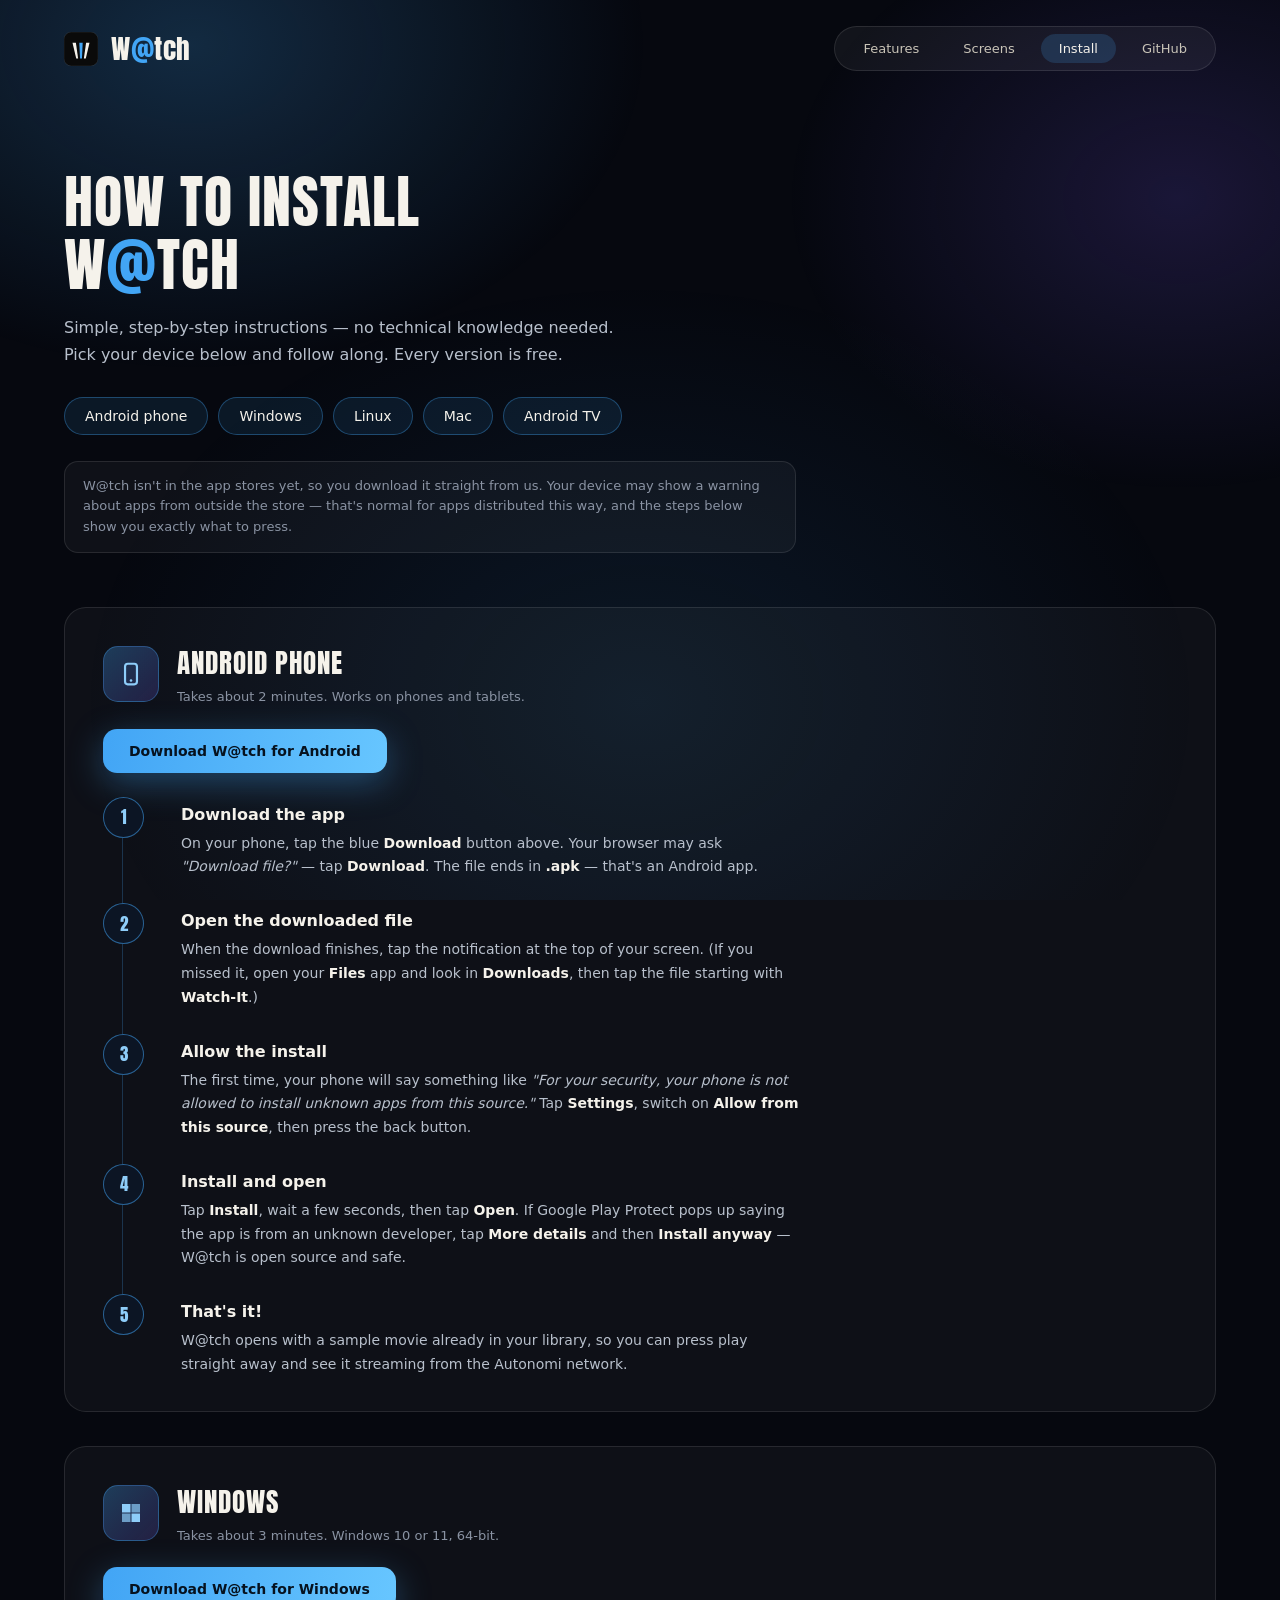
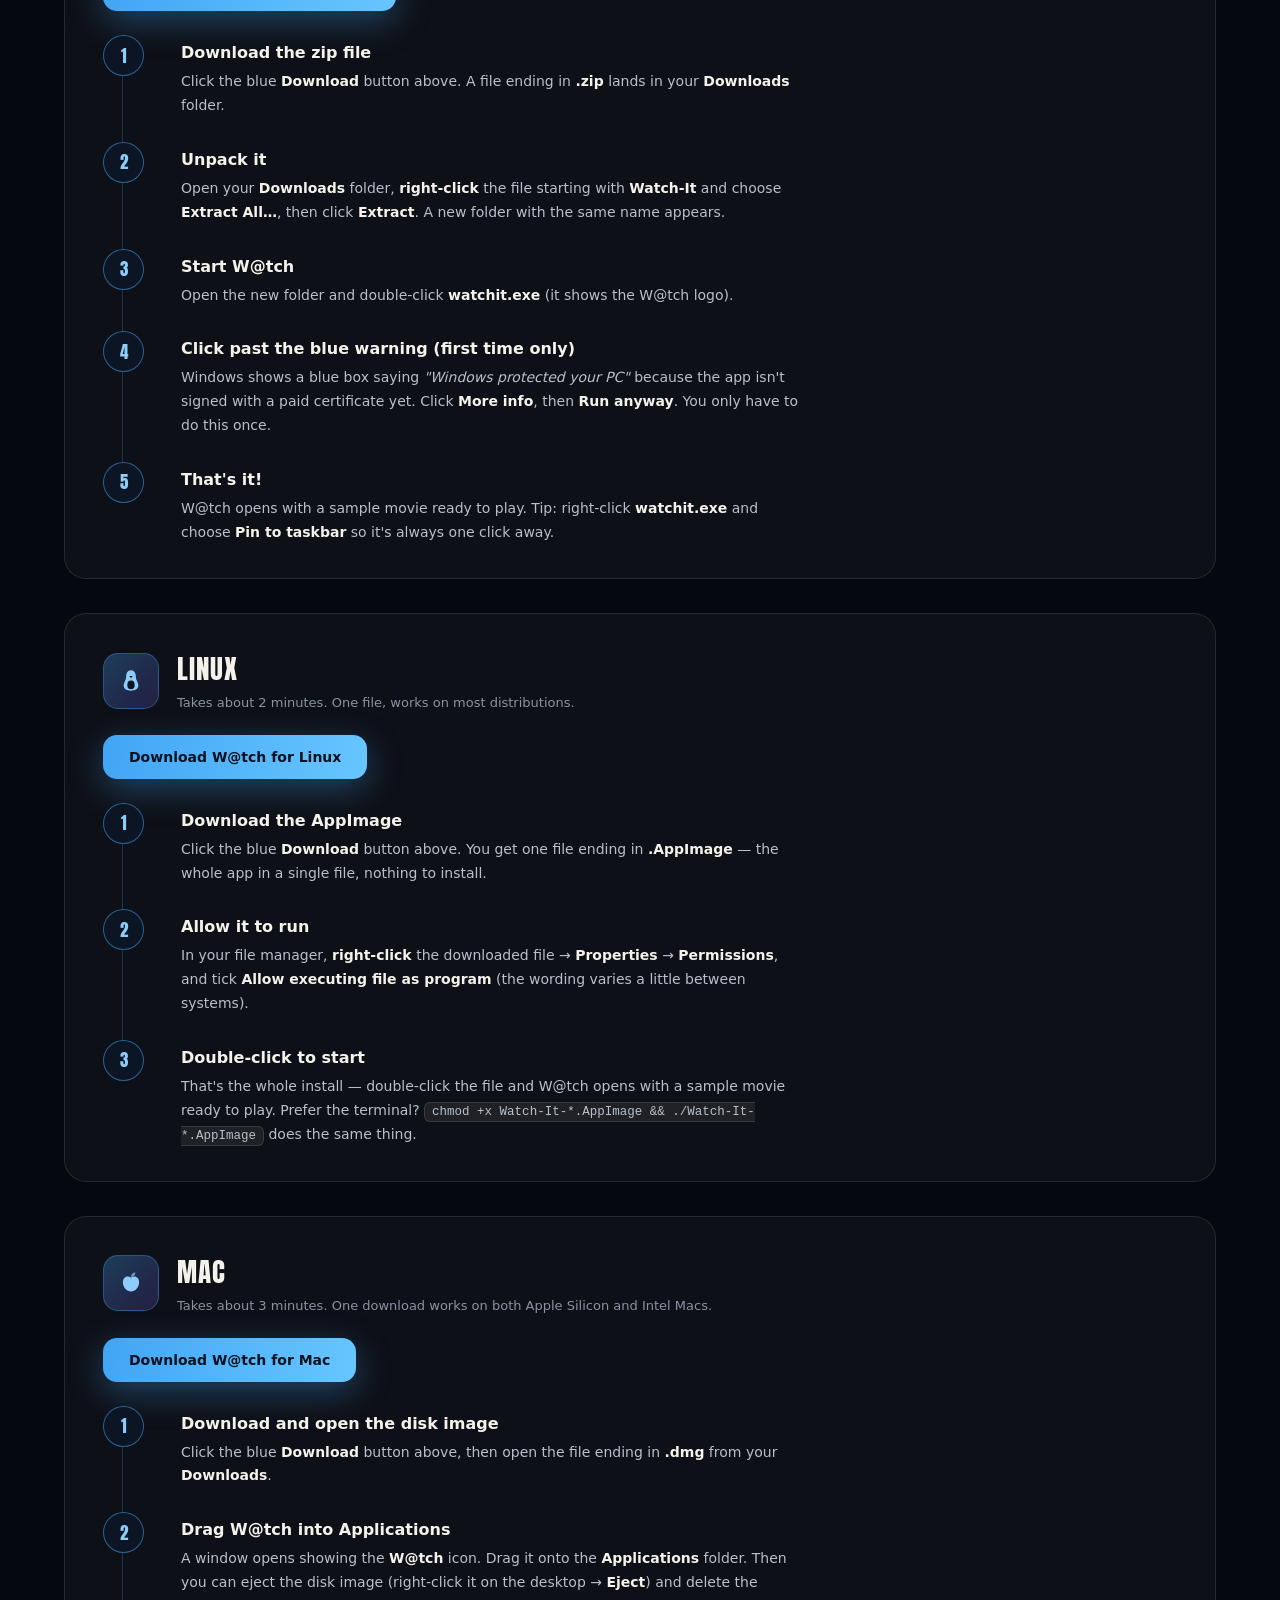
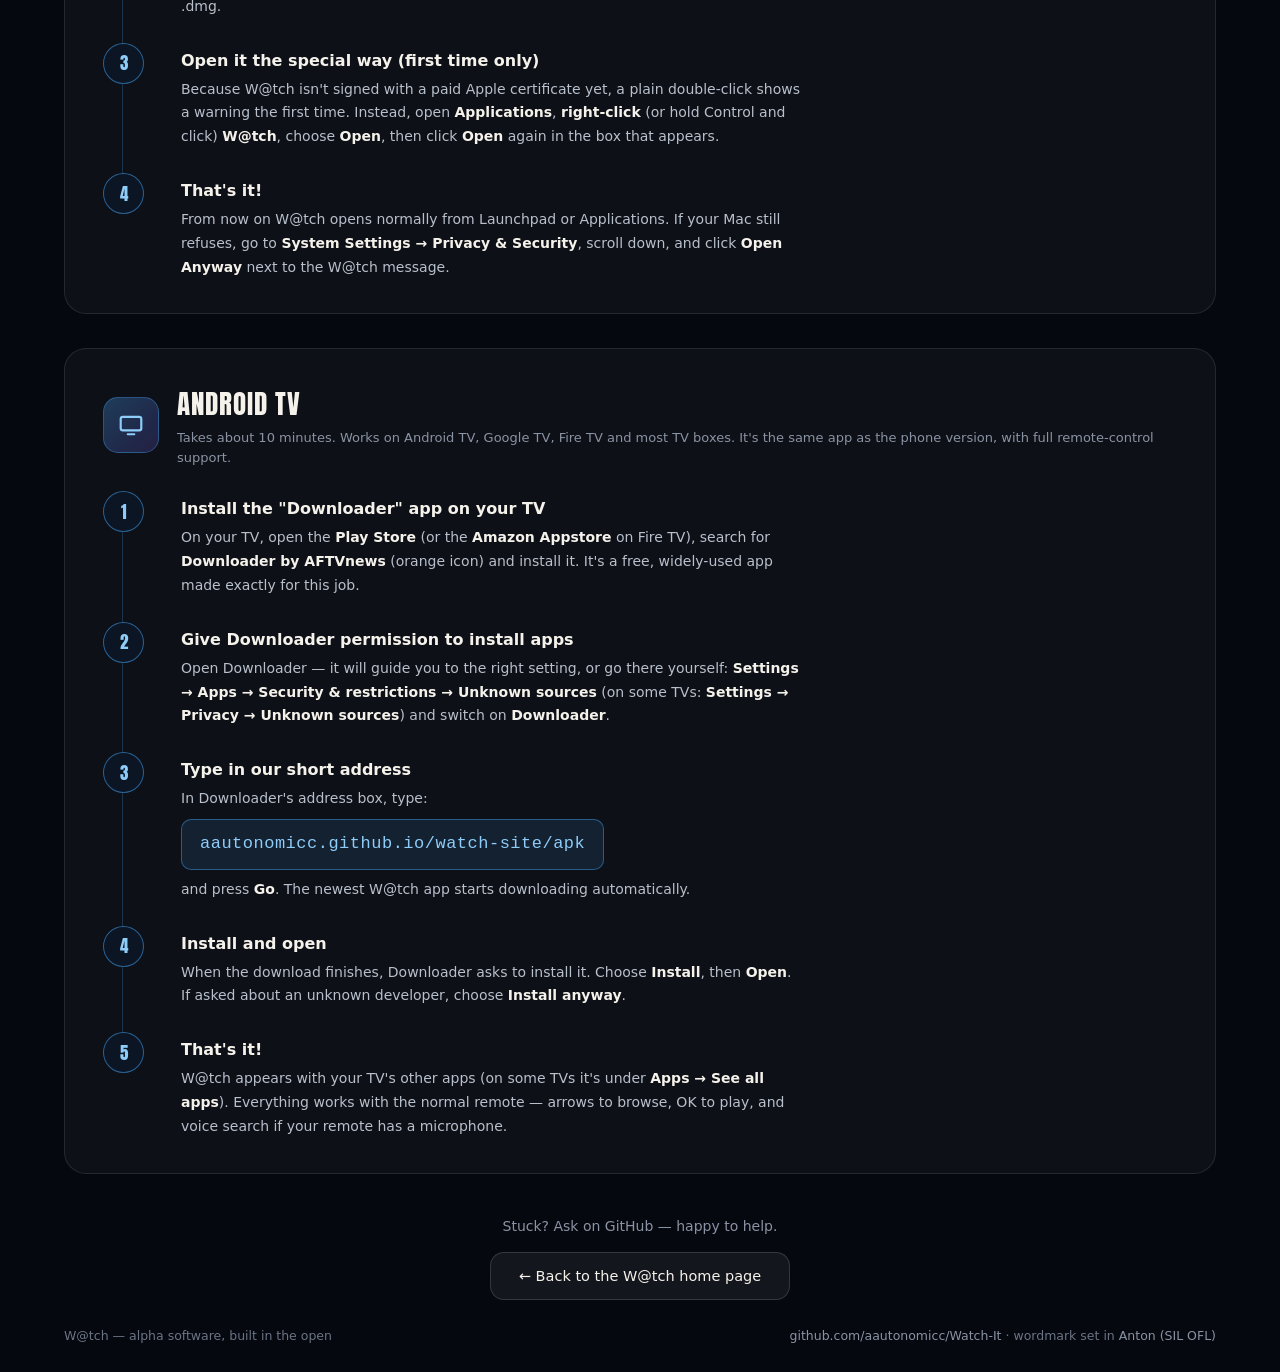
==== install.html @ b4358353 "Add step-by-step install guide + /apk short-URL for TV sideloading install.html walks non-technical " ====
<!DOCTYPE html>
<html lang="en">
<head>
<meta charset="utf-8">
<meta name="viewport" content="width=device-width, initial-scale=1">
<title>How to install W@tch — step-by-step guide</title>
<meta name="description" content="Plain-English, step-by-step instructions for installing W@tch on an Android phone, Windows, Linux, Mac or Android TV. No technical knowledge needed.">
<link rel="icon" href="assets/icon.svg" type="image/svg+xml">
<meta property="og:title" content="How to install W@tch">
<meta property="og:description" content="Simple step-by-step install guide for Android, Windows, Linux, Mac and Android TV.">
<meta property="og:image" content="https://aautonomicc.github.io/watch-site/assets/social-preview.png">
<meta property="og:url" content="https://aautonomicc.github.io/watch-site/install.html">
<meta property="og:type" content="website">
<link rel="stylesheet" href="style.css">
</head>
<body>
<div class="bgfx"></div>
<div class="page">

<nav>
  <a class="lockup" href="index.html" aria-label="W@tch home">
    <svg width="34" height="34" viewBox="0 0 512 512" aria-hidden="true"><rect width="512" height="512" rx="110" fill="#0a0a0a" stroke="rgba(255,255,255,0.16)" stroke-width="8"/><path d="M 128 160 L 179.2 160 L 212.8 400 L 184 400 Z" fill="#f5f2eb"/><path d="M 230.4 160 L 281.6 160 L 270.4 400 L 241.6 400 Z" fill="#42a5f5"/><path d="M 332.8 160 L 384 160 L 328 400 L 299.2 400 Z" fill="#f5f2eb"/></svg>
    <div class="wordmark">W<span class="accent">@</span>tch</div>
  </a>
  <div class="navpill">
    <a href="index.html#features">Features</a>
    <a href="index.html#screens">Screens</a>
    <a href="install.html" class="navcurrent">Install</a>
    <a href="https://github.com/aautonomicc/Watch-It">GitHub</a>
  </div>
</nav>

<header class="guidehero">
  <h1>How to install<br>W<span class="accent">@</span>tch</h1>
  <p class="sub">Simple, step-by-step instructions — no technical knowledge needed. Pick your device below and follow along. Every version is free.</p>
  <div class="platjump">
    <a href="#android">Android phone</a>
    <a href="#windows">Windows</a>
    <a href="#linux">Linux</a>
    <a href="#mac">Mac</a>
    <a href="#tv">Android TV</a>
  </div>
  <p class="guidenote">W@tch isn't in the app stores yet, so you download it straight from us. Your device may show a warning about apps from outside the store — that's normal for apps distributed this way, and the steps below show you exactly what to press.</p>
</header>

<!-- ============ ANDROID PHONE ============ -->
<section class="platform" id="android">
  <div class="plathead"><div class="platicon"><svg width="26" height="26" viewBox="0 0 24 24" aria-hidden="true"><rect x="6.5" y="2.5" width="11" height="19" rx="2.5" fill="none" stroke="#8ecdf9" stroke-width="2"/><circle cx="12" cy="18" r="1.2" fill="#8ecdf9"/></svg></div><div><h2>Android phone</h2><p>Takes about 2 minutes. Works on phones and tablets.</p></div></div>
  <a class="btn-primary platdl" id="dl-android" href="https://github.com/aautonomicc/Watch-It/releases/latest">Download W@tch for Android</a>
  <ol class="steps">
    <li>
      <h3>Download the app</h3>
      <p>On your phone, tap the blue <b>Download</b> button above. Your browser may ask <i>"Download file?"</i> — tap <b>Download</b>. The file ends in <b>.apk</b> — that's an Android app.</p>
    </li>
    <li>
      <h3>Open the downloaded file</h3>
      <p>When the download finishes, tap the notification at the top of your screen. (If you missed it, open your <b>Files</b> app and look in <b>Downloads</b>, then tap the file starting with <b>Watch-It</b>.)</p>
      <figure class="stepshot"><img src="assets/install/android-1-notification.png" alt="Android download-complete notification for the Watch-It apk file" loading="lazy" width="1080" height="600" onload="this.closest('figure').style.display='block'"><figcaption>Tap the download notification</figcaption></figure>
    </li>
    <li>
      <h3>Allow the install</h3>
      <p>The first time, your phone will say something like <i>"For your security, your phone is not allowed to install unknown apps from this source."</i> Tap <b>Settings</b>, switch on <b>Allow from this source</b>, then press the back button.</p>
      <figure class="stepshot"><img src="assets/install/android-2-allow-source.png" alt="Android settings screen with the Allow from this source switch turned on" loading="lazy" width="1080" height="600" onload="this.closest('figure').style.display='block'"><figcaption>Switch on “Allow from this source”, then go back</figcaption></figure>
    </li>
    <li>
      <h3>Install and open</h3>
      <p>Tap <b>Install</b>, wait a few seconds, then tap <b>Open</b>. If Google Play Protect pops up saying the app is from an unknown developer, tap <b>More details</b> and then <b>Install anyway</b> — W@tch is open source and safe.</p>
      <figure class="stepshot"><img src="assets/install/android-3-install.png" alt="Android install dialog for W@tch with the Install button highlighted" loading="lazy" width="1080" height="600" onload="this.closest('figure').style.display='block'"><figcaption>Tap Install, then Open</figcaption></figure>
    </li>
    <li>
      <h3>That's it!</h3>
      <p>W@tch opens with a sample movie already in your library, so you can press play straight away and see it streaming from the Autonomi network.</p>
      <figure class="stepshot"><img src="assets/install/android-4-home.png" alt="W@tch home screen on an Android phone showing the starter library" loading="lazy" width="1080" height="600" onload="this.closest('figure').style.display='block'"><figcaption>W@tch running on Android</figcaption></figure>
    </li>
  </ol>
</section>

<!-- ============ WINDOWS ============ -->
<section class="platform" id="windows">
  <div class="plathead"><div class="platicon"><svg width="24" height="24" viewBox="0 0 24 24" aria-hidden="true"><rect x="3" y="3" width="8.5" height="8.5" fill="#8ecdf9"/><rect x="12.5" y="3" width="8.5" height="8.5" fill="#8ecdf9" opacity="0.7"/><rect x="3" y="12.5" width="8.5" height="8.5" fill="#8ecdf9" opacity="0.7"/><rect x="12.5" y="12.5" width="8.5" height="8.5" fill="#8ecdf9"/></svg></div><div><h2>Windows</h2><p>Takes about 3 minutes. Windows 10 or 11, 64-bit.</p></div></div>
  <a class="btn-primary platdl" id="dl-windows" href="https://github.com/aautonomicc/Watch-It/releases/latest">Download W@tch for Windows</a>
  <ol class="steps">
    <li>
      <h3>Download the zip file</h3>
      <p>Click the blue <b>Download</b> button above. A file ending in <b>.zip</b> lands in your <b>Downloads</b> folder.</p>
    </li>
    <li>
      <h3>Unpack it</h3>
      <p>Open your <b>Downloads</b> folder, <b>right-click</b> the file starting with <b>Watch-It</b> and choose <b>Extract All…</b>, then click <b>Extract</b>. A new folder with the same name appears.</p>
      <figure class="stepshot"><img src="assets/install/windows-1-extract.png" alt="Windows Explorer right-click menu with Extract All highlighted" loading="lazy" width="1200" height="700" onload="this.closest('figure').style.display='block'"><figcaption>Right-click the zip → Extract All…</figcaption></figure>
    </li>
    <li>
      <h3>Start W@tch</h3>
      <p>Open the new folder and double-click <b>watchit.exe</b> (it shows the W@tch logo).</p>
    </li>
    <li>
      <h3>Click past the blue warning (first time only)</h3>
      <p>Windows shows a blue box saying <i>"Windows protected your PC"</i> because the app isn't signed with a paid certificate yet. Click <b>More info</b>, then <b>Run anyway</b>. You only have to do this once.</p>
      <figure class="stepshot"><img src="assets/install/windows-2-smartscreen.png" alt="Windows SmartScreen dialog with More info and Run anyway highlighted" loading="lazy" width="1200" height="700" onload="this.closest('figure').style.display='block'"><figcaption>More info → Run anyway</figcaption></figure>
    </li>
    <li>
      <h3>That's it!</h3>
      <p>W@tch opens with a sample movie ready to play. Tip: right-click <b>watchit.exe</b> and choose <b>Pin to taskbar</b> so it's always one click away.</p>
      <figure class="stepshot"><img src="assets/install/windows-3-app.png" alt="W@tch home screen running on Windows" loading="lazy" width="1200" height="700" onload="this.closest('figure').style.display='block'"><figcaption>W@tch running on Windows</figcaption></figure>
    </li>
  </ol>
</section>

<!-- ============ LINUX ============ -->
<section class="platform" id="linux">
  <div class="plathead"><div class="platicon"><svg width="26" height="26" viewBox="0 0 24 24" aria-hidden="true"><path d="M12 2 C8.8 2 7.5 4.8 7.5 8.2 c0 2.8-2.3 4.8-2.3 7.8 c0 3.4 3 4.9 6.8 4.9 s6.8-1.5 6.8-4.9 c0-3-2.3-5-2.3-7.8 C16.5 4.8 15.2 2 12 2 Z" fill="#8ecdf9"/><ellipse cx="12" cy="15.6" rx="3.4" ry="4" fill="#0c1524"/><path d="M10.4 7.4 L13.6 7.4 L12 9.4 Z" fill="#0c1524"/></svg></div><div><h2>Linux</h2><p>Takes about 2 minutes. One file, works on most distributions.</p></div></div>
  <a class="btn-primary platdl" id="dl-linux" href="https://github.com/aautonomicc/Watch-It/releases/latest">Download W@tch for Linux</a>
  <ol class="steps">
    <li>
      <h3>Download the AppImage</h3>
      <p>Click the blue <b>Download</b> button above. You get one file ending in <b>.AppImage</b> — the whole app in a single file, nothing to install.</p>
    </li>
    <li>
      <h3>Allow it to run</h3>
      <p>In your file manager, <b>right-click</b> the downloaded file → <b>Properties</b> → <b>Permissions</b>, and tick <b>Allow executing file as program</b> (the wording varies a little between systems).</p>
      <figure class="stepshot"><img src="assets/install/linux-1-permissions.png" alt="File manager properties dialog with the execute permission checkbox ticked" loading="lazy" width="1200" height="700" onload="this.closest('figure').style.display='block'"><figcaption>Tick “Allow executing file as program”</figcaption></figure>
    </li>
    <li>
      <h3>Double-click to start</h3>
      <p>That's the whole install — double-click the file and W@tch opens with a sample movie ready to play. Prefer the terminal? <code>chmod +x Watch-It-*.AppImage && ./Watch-It-*.AppImage</code> does the same thing.</p>
      <figure class="stepshot"><img src="assets/install/linux-2-app.png" alt="W@tch home screen running on Linux" loading="lazy" width="1200" height="700" onload="this.closest('figure').style.display='block'"><figcaption>W@tch running on Linux</figcaption></figure>
    </li>
  </ol>
</section>

<!-- ============ MAC ============ -->
<section class="platform" id="mac">
  <div class="plathead"><div class="platicon"><svg width="26" height="26" viewBox="0 0 24 24" aria-hidden="true"><path d="M12 7 C8.5 4.5 4.5 6.7 4.5 11.2 c0 4.6 3.6 8.6 7.5 8.6 s7.5-4 7.5-8.6 C19.5 6.7 15.5 4.5 12 7 Z" fill="#8ecdf9"/><path d="M12 6.4 C12 3.8 13.9 2.2 16 2.2 C16 4.8 14.1 6.4 12 6.4 Z" fill="#8ecdf9" opacity="0.7"/></svg></div><div><h2>Mac</h2><p>Takes about 3 minutes. One download works on both Apple Silicon and Intel Macs.</p></div></div>
  <a class="btn-primary platdl" id="dl-macos" href="https://github.com/aautonomicc/Watch-It/releases/latest">Download W@tch for Mac</a>
  <ol class="steps">
    <li>
      <h3>Download and open the disk image</h3>
      <p>Click the blue <b>Download</b> button above, then open the file ending in <b>.dmg</b> from your <b>Downloads</b>.</p>
    </li>
    <li>
      <h3>Drag W@tch into Applications</h3>
      <p>A window opens showing the <b>W@tch</b> icon. Drag it onto the <b>Applications</b> folder. Then you can eject the disk image (right-click it on the desktop → <b>Eject</b>) and delete the .dmg.</p>
      <figure class="stepshot"><img src="assets/install/mac-1-drag.png" alt="macOS disk image window with the W@tch app being dragged to the Applications folder" loading="lazy" width="1200" height="700" onload="this.closest('figure').style.display='block'"><figcaption>Drag W@tch to Applications</figcaption></figure>
    </li>
    <li>
      <h3>Open it the special way (first time only)</h3>
      <p>Because W@tch isn't signed with a paid Apple certificate yet, a plain double-click shows a warning the first time. Instead, open <b>Applications</b>, <b>right-click</b> (or hold Control and click) <b>W@tch</b>, choose <b>Open</b>, then click <b>Open</b> again in the box that appears.</p>
      <figure class="stepshot"><img src="assets/install/mac-2-open.png" alt="macOS right-click menu on the W@tch app with Open highlighted, and the confirmation dialog" loading="lazy" width="1200" height="700" onload="this.closest('figure').style.display='block'"><figcaption>Right-click → Open → Open</figcaption></figure>
    </li>
    <li>
      <h3>That's it!</h3>
      <p>From now on W@tch opens normally from Launchpad or Applications. If your Mac still refuses, go to <b>System Settings → Privacy &amp; Security</b>, scroll down, and click <b>Open Anyway</b> next to the W@tch message.</p>
    </li>
  </ol>
</section>

<!-- ============ ANDROID TV ============ -->
<section class="platform" id="tv">
  <div class="plathead"><div class="platicon"><svg width="26" height="26" viewBox="0 0 24 24" aria-hidden="true"><rect x="2.5" y="4.5" width="19" height="12.5" rx="2" fill="none" stroke="#8ecdf9" stroke-width="2"/><rect x="8" y="19.5" width="8" height="2" rx="1" fill="#8ecdf9"/></svg></div><div><h2>Android TV</h2><p>Takes about 10 minutes. Works on Android TV, Google TV, Fire TV and most TV boxes. It's the same app as the phone version, with full remote-control support.</p></div></div>
  <ol class="steps">
    <li>
      <h3>Install the "Downloader" app on your TV</h3>
      <p>On your TV, open the <b>Play Store</b> (or the <b>Amazon Appstore</b> on Fire TV), search for <b>Downloader by AFTVnews</b> (orange icon) and install it. It's a free, widely-used app made exactly for this job.</p>
      <figure class="stepshot"><img src="assets/install/tv-1-downloader.png" alt="Android TV Play Store page for the Downloader app by AFTVnews" loading="lazy" width="1280" height="720" onload="this.closest('figure').style.display='block'"><figcaption>Install Downloader from your TV's app store</figcaption></figure>
    </li>
    <li>
      <h3>Give Downloader permission to install apps</h3>
      <p>Open Downloader — it will guide you to the right setting, or go there yourself: <b>Settings → Apps → Security &amp; restrictions → Unknown sources</b> (on some TVs: <b>Settings → Privacy → Unknown sources</b>) and switch on <b>Downloader</b>.</p>
      <figure class="stepshot"><img src="assets/install/tv-2-unknown-sources.png" alt="Android TV unknown sources setting with Downloader switched on" loading="lazy" width="1280" height="720" onload="this.closest('figure').style.display='block'"><figcaption>Allow Downloader to install apps</figcaption></figure>
    </li>
    <li>
      <h3>Type in our short address</h3>
      <p>In Downloader's address box, type:</p>
      <p class="tvurl">aautonomicc.github.io/watch-site/apk</p>
      <p>and press <b>Go</b>. The newest W@tch app starts downloading automatically.</p>
      <figure class="stepshot"><img src="assets/install/tv-3-url.png" alt="Downloader app on Android TV with the short W@tch address typed into the address box" loading="lazy" width="1280" height="720" onload="this.closest('figure').style.display='block'"><figcaption>Type the address and press Go</figcaption></figure>
    </li>
    <li>
      <h3>Install and open</h3>
      <p>When the download finishes, Downloader asks to install it. Choose <b>Install</b>, then <b>Open</b>. If asked about an unknown developer, choose <b>Install anyway</b>.</p>
      <figure class="stepshot"><img src="assets/install/tv-4-install.png" alt="Android TV install dialog for W@tch with the Install button focused" loading="lazy" width="1280" height="720" onload="this.closest('figure').style.display='block'"><figcaption>Install, then Open</figcaption></figure>
    </li>
    <li>
      <h3>That's it!</h3>
      <p>W@tch appears with your TV's other apps (on some TVs it's under <b>Apps → See all apps</b>). Everything works with the normal remote — arrows to browse, OK to play, and voice search if your remote has a microphone.</p>
      <figure class="stepshot"><img src="assets/install/tv-5-home.png" alt="W@tch home screen running on an Android TV" loading="lazy" width="1280" height="720" onload="this.closest('figure').style.display='block'"><figcaption>W@tch on the big screen</figcaption></figure>
    </li>
  </ol>
</section>

<section class="guidefoot">
  <p>Stuck? Ask on <a href="https://github.com/aautonomicc/Watch-It/issues">GitHub</a> — happy to help.</p>
  <a class="btn-glass" href="index.html">&larr; Back to the W@tch home page</a>
</section>

<footer>
  <div>W@tch — alpha software, built in the open</div>
  <div><a href="https://github.com/aautonomicc/Watch-It">github.com/aautonomicc/Watch-It</a> · wordmark set in <a href="assets/fonts/Anton-OFL.txt">Anton (SIL OFL)</a></div>
</footer>

</div>
<script>
(function () {
  var api = 'https://api.github.com/repos/aautonomicc/Watch-It/releases/latest';
  fetch(api).then(function (r) { return r.ok ? r.json() : null; }).then(function (rel) {
    if (!rel || !rel.assets) return;
    var map = { 'dl-linux': '.AppImage', 'dl-android': '.apk', 'dl-windows': '.zip', 'dl-macos': '.dmg' };
    Object.keys(map).forEach(function (id) {
      var asset = rel.assets.find(function (a) { return a.name.endsWith(map[id]); });
      var el = document.getElementById(id);
      if (asset && el) el.href = asset.browser_download_url;
    });
  }).catch(function () {});
})();
</script>
</body>
</html>
---- style.css ----
/* W@tch site — neon glass (style 5). Palette from the app's WiTokens:
   ink #0A0A0A / bone #F5F2EB / accent #42A5F5. */

@font-face {
  font-family: 'Anton';
  src: url('assets/fonts/Anton-Regular.ttf') format('truetype');
  font-display: swap;
}

* { margin: 0; padding: 0; box-sizing: border-box; }

html { scroll-behavior: smooth; }

body {
  color: #F5F2EB;
  font-family: 'Segoe UI', 'DejaVu Sans', system-ui, sans-serif;
  background: #06080f;
  min-height: 100vh;
}

.bgfx {
  position: fixed; inset: 0; z-index: 0; pointer-events: none;
  background:
    radial-gradient(700px 500px at 15% 5%, rgba(66,165,245,0.22), transparent 65%),
    radial-gradient(600px 450px at 92% 22%, rgba(120,90,240,0.18), transparent 65%),
    radial-gradient(800px 600px at 50% 78%, rgba(66,165,245,0.10), transparent 70%);
}

.page { position: relative; z-index: 1; max-width: 1280px; margin: 0 auto; }
.accent { color: #42A5F5; }
.grad {
  background: linear-gradient(100deg, #42A5F5, #7ee0ff);
  -webkit-background-clip: text; background-clip: text; color: transparent;
}
a { color: inherit; text-decoration: none; }

/* nav */
nav { display: flex; align-items: center; justify-content: space-between; padding: 26px 64px; gap: 16px; flex-wrap: wrap; }
.lockup { display: flex; align-items: center; gap: 13px; }
.wordmark { font-family: 'Anton', sans-serif; font-size: 27px; letter-spacing: 0.5px; }
.navpill {
  display: flex; gap: 8px; background: rgba(255,255,255,0.05); border: 1px solid rgba(255,255,255,0.10);
  border-radius: 999px; padding: 7px 10px; font-size: 13px; color: #c9c4b8;
}
.navpill a { padding: 7px 18px; border-radius: 999px; transition: background 0.15s, color 0.15s; }
.navpill a:hover { background: rgba(66,165,245,0.18); color: #F5F2EB; }

/* hero split */
.hero { display: flex; align-items: center; gap: 40px; padding: 62px 64px 40px; }
.hleft { flex: 1.0; }
.chip {
  display: inline-flex; align-items: center; gap: 9px; background: rgba(66,165,245,0.10);
  border: 1px solid rgba(66,165,245,0.35); border-radius: 999px; padding: 7px 16px;
  font-size: 12px; color: #9fd0f8; letter-spacing: 1px;
}
.chip .dot { width: 7px; height: 7px; border-radius: 50%; background: #7CCB8E; }
h1 {
  font-family: 'Anton', sans-serif; font-size: clamp(44px, 5.6vw, 72px); line-height: 1.08;
  letter-spacing: 1px; margin-top: 22px; text-transform: uppercase; font-weight: normal;
}
.sub { font-size: 16px; color: #b8c0cc; line-height: 1.7; margin-top: 20px; max-width: 460px; }
.ctas { display: flex; gap: 14px; margin-top: 34px; align-items: center; flex-wrap: wrap; }
.btn-primary {
  display: inline-block; background: linear-gradient(100deg, #42A5F5, #67c6ff); color: #06121f;
  font-weight: bold; padding: 16px 32px; border-radius: 14px; font-size: 15px;
  box-shadow: 0 10px 34px rgba(66,165,245,0.35); transition: transform 0.15s, box-shadow 0.15s;
}
.btn-primary:hover { transform: translateY(-2px); box-shadow: 0 14px 40px rgba(66,165,245,0.5); }
.btn-glass {
  display: inline-block; background: rgba(255,255,255,0.06); border: 1px solid rgba(255,255,255,0.14);
  color: #F5F2EB; padding: 15px 28px; border-radius: 14px; font-size: 14.5px; transition: background 0.15s;
}
.btn-glass:hover { background: rgba(255,255,255,0.12); }
.stats { display: flex; gap: 34px; margin-top: 40px; flex-wrap: wrap; }
.stat b { font-family: 'Anton', sans-serif; font-size: 26px; letter-spacing: 0.5px; display: block; font-weight: normal; }
.stat span { font-size: 11.5px; color: #8a93a3; letter-spacing: 1.2px; }

/* floating screenshot */
.hright { flex: 1.15; perspective: 1400px; min-width: 0; }
.shotcard {
  transform: rotateY(-8deg) rotateX(2deg); border-radius: 18px; overflow: hidden;
  border: 1px solid rgba(255,255,255,0.14); background: rgba(255,255,255,0.04);
  box-shadow: 0 40px 90px rgba(0,0,0,0.65), 0 0 80px rgba(66,165,245,0.18);
}
.shotcard img { width: 100%; height: auto; display: block; }
.floatchip { position: relative; }
.fc {
  position: absolute; z-index: 2; background: rgba(13,18,26,0.75); border: 1px solid rgba(255,255,255,0.14);
  border-radius: 12px; padding: 11px 16px; font-size: 12.5px; color: #dfe6ef; backdrop-filter: blur(6px);
  box-shadow: 0 12px 30px rgba(0,0,0,0.5); display: flex; align-items: center; gap: 9px; white-space: nowrap;
}
.fc svg { flex: none; }
.fc-top { top: -18px; right: 26px; }
.fc-bottom { bottom: -16px; left: 22px; }

/* glass feature cards */
.features { display: flex; gap: 20px; padding: 56px 64px 30px; flex-wrap: wrap; }
.gcard {
  flex: 1 1 240px; background: rgba(255,255,255,0.045); border: 1px solid rgba(255,255,255,0.11);
  border-radius: 18px; padding: 26px 24px; backdrop-filter: blur(8px);
}
.gcard .ic {
  width: 42px; height: 42px; border-radius: 12px;
  background: linear-gradient(135deg, rgba(66,165,245,0.30), rgba(120,90,240,0.20));
  border: 1px solid rgba(66,165,245,0.35); display: flex; align-items: center; justify-content: center;
  margin-bottom: 16px;
}
.gcard h3 { font-size: 15.5px; margin-bottom: 9px; }
.gcard p { font-size: 13px; color: #a7afbc; line-height: 1.6; }

/* screens */
.screens { padding: 46px 64px 20px; }
.sectionhead { font-family: 'Anton', sans-serif; font-size: 34px; letter-spacing: 1px; text-transform: uppercase; font-weight: normal; }
.sectionsub { color: #8a93a3; font-size: 13.5px; margin-top: 10px; }
.shotgrid { display: grid; grid-template-columns: repeat(auto-fit, minmax(280px, 1fr)); gap: 20px; margin-top: 28px; align-items: start; }
.shotcell { min-width: 0; }
.shotframe {
  border-radius: 14px; overflow: hidden; border: 1px solid rgba(255,255,255,0.13);
  background: rgba(255,255,255,0.04); box-shadow: 0 20px 50px rgba(0,0,0,0.5);
}
.shotframe img { width: 100%; height: auto; display: block; }
.shotcell figcaption { font-size: 12.5px; color: #8a93a3; margin-top: 10px; }

/* bottom CTA / download */
.big {
  margin: 46px 64px; text-align: center; background: rgba(255,255,255,0.04);
  border: 1px solid rgba(255,255,255,0.11); border-radius: 22px; padding: 44px 40px;
  position: relative; overflow: hidden;
}
.big .glow { position: absolute; inset: 0; background: radial-gradient(500px 220px at 50% 0%, rgba(66,165,245,0.20), transparent 70%); pointer-events: none; }
.bigmark { position: relative; margin-bottom: 18px; }
.big h2 { font-family: 'Anton', sans-serif; font-size: clamp(30px, 3.6vw, 42px); letter-spacing: 1px; position: relative; font-weight: normal; }
.big > p { color: #a7afbc; font-size: 14px; margin-top: 12px; position: relative; }
.dlrow { display: flex; gap: 14px; justify-content: center; margin-top: 26px; position: relative; flex-wrap: wrap; }
.dlcard {
  background: rgba(66,165,245,0.10); border: 1px solid rgba(66,165,245,0.35); border-radius: 14px;
  padding: 16px 26px; min-width: 150px; transition: background 0.15s, transform 0.15s;
}
.dlcard:hover { background: rgba(66,165,245,0.22); transform: translateY(-2px); }
.dlcard b { display: block; font-size: 15px; }
.dlcard span { font-size: 11.5px; color: #9fd0f8; letter-spacing: 1px; }
.allreleases { margin-top: 20px; position: relative; font-size: 13px; padding: 11px 22px; }
.alphanote { font-size: 11.5px; color: #6b7484; margin-top: 22px; position: relative; line-height: 1.8; }
.installlink { color: #8ecdf9; }
.installlink:hover { color: #F5F2EB; }

/* install guide page */
.navcurrent { background: rgba(66,165,245,0.18); color: #F5F2EB; }
.guidehero { padding: 52px 64px 20px; max-width: 860px; }
.guidehero h1 {
  font-family: 'Anton', sans-serif; font-size: clamp(38px, 4.6vw, 58px); line-height: 1.08;
  letter-spacing: 1px; text-transform: uppercase; font-weight: normal;
}
.guidehero .sub { margin-top: 18px; max-width: 560px; }
.platjump { display: flex; gap: 10px; margin-top: 28px; flex-wrap: wrap; }
.platjump a {
  background: rgba(66,165,245,0.10); border: 1px solid rgba(66,165,245,0.35); border-radius: 999px;
  padding: 10px 20px; font-size: 14px; transition: background 0.15s, transform 0.15s;
}
.platjump a:hover { background: rgba(66,165,245,0.22); transform: translateY(-1px); }
.guidenote {
  margin-top: 26px; font-size: 13px; color: #8a93a3; line-height: 1.6;
  background: rgba(255,255,255,0.04); border: 1px solid rgba(255,255,255,0.10);
  border-radius: 14px; padding: 14px 18px;
}
.platform {
  margin: 34px 64px 0; background: rgba(255,255,255,0.035); border: 1px solid rgba(255,255,255,0.10);
  border-radius: 22px; padding: 34px 38px 30px; scroll-margin-top: 20px;
}
.plathead { display: flex; align-items: center; gap: 18px; }
.platicon {
  flex: none; width: 56px; height: 56px; border-radius: 15px; font-size: 27px;
  background: linear-gradient(135deg, rgba(66,165,245,0.30), rgba(120,90,240,0.20));
  border: 1px solid rgba(66,165,245,0.35); display: flex; align-items: center; justify-content: center;
}
.plathead h2 { font-family: 'Anton', sans-serif; font-size: 27px; letter-spacing: 1px; text-transform: uppercase; font-weight: normal; }
.plathead p { font-size: 13px; color: #8a93a3; margin-top: 4px; line-height: 1.5; }
.platdl { margin-top: 22px; font-size: 14px; padding: 14px 26px; }
.steps { list-style: none; counter-reset: step; margin-top: 26px; }
.steps > li {
  counter-increment: step; position: relative; padding: 0 0 26px 58px;
  border-left: 1px solid rgba(66,165,245,0.25); margin-left: 19px;
}
.steps > li:last-child { border-left-color: transparent; padding-bottom: 4px; }
.steps > li::before {
  content: counter(step); position: absolute; left: -20px; top: -2px;
  width: 39px; height: 39px; border-radius: 50%; background: #0c1524;
  border: 1px solid rgba(66,165,245,0.55); color: #8ecdf9;
  font-family: 'Anton', sans-serif; font-size: 17px;
  display: flex; align-items: center; justify-content: center;
}
.steps h3 { font-size: 16px; padding-top: 6px; }
.steps p { font-size: 14px; color: #b8c0cc; line-height: 1.7; margin-top: 8px; max-width: 620px; }
.steps b { color: #F5F2EB; }
.steps code {
  background: rgba(255,255,255,0.07); border: 1px solid rgba(255,255,255,0.12);
  border-radius: 6px; padding: 2px 7px; font-size: 12.5px;
}
.tvurl {
  display: inline-block; background: rgba(66,165,245,0.12); border: 1px solid rgba(66,165,245,0.45);
  border-radius: 10px; padding: 10px 18px; font-family: monospace; font-size: 17px !important;
  color: #8ecdf9 !important; letter-spacing: 0.5px;
}
/* slots stay hidden until a real screenshot loads (see assets/install/README.md) */
.stepshot { display: none; margin-top: 16px; max-width: 560px; }
.stepshot img {
  width: 100%; height: auto; display: block; border-radius: 12px;
  border: 1px solid rgba(255,255,255,0.13); box-shadow: 0 16px 40px rgba(0,0,0,0.45);
}
.stepshot figcaption { font-size: 12px; color: #6b7484; margin-top: 8px; }
.guidefoot { padding: 44px 64px 20px; text-align: center; }
.guidefoot p { color: #8a93a3; font-size: 14px; margin-bottom: 18px; }

footer {
  padding: 8px 64px 30px; display: flex; justify-content: space-between; gap: 12px;
  font-size: 12.5px; color: #6b7484; flex-wrap: wrap;
}
footer a { color: #8a93a3; }
footer a:hover { color: #F5F2EB; }

/* responsive */
@media (max-width: 980px) {
  .hero { flex-direction: column; padding: 42px 32px 32px; }
  .hright { width: 100%; perspective: none; }
  .shotcard { transform: none; }
  nav, .features, .screens, footer { padding-left: 32px; padding-right: 32px; }
  .big { margin: 36px 32px; }
  .guidehero, .guidefoot { padding-left: 32px; padding-right: 32px; }
  .platform { margin-left: 32px; margin-right: 32px; }
}
@media (max-width: 560px) {
  nav { padding: 20px 18px; justify-content: center; }
  .navpill a { padding: 7px 12px; }
  .hero, .features, .screens, footer { padding-left: 18px; padding-right: 18px; }
  .big { margin: 30px 18px; padding: 34px 20px; }
  .guidehero, .guidefoot { padding-left: 18px; padding-right: 18px; }
  .platform { margin-left: 18px; margin-right: 18px; padding: 26px 18px 24px; }
  .steps > li { padding-left: 44px; margin-left: 16px; }
  .steps > li::before { width: 34px; height: 34px; left: -17px; font-size: 15px; }
  .fc-top { top: -14px; right: 8px; }
  .fc-bottom { bottom: -12px; left: 8px; }
  .stats { gap: 22px; }
}
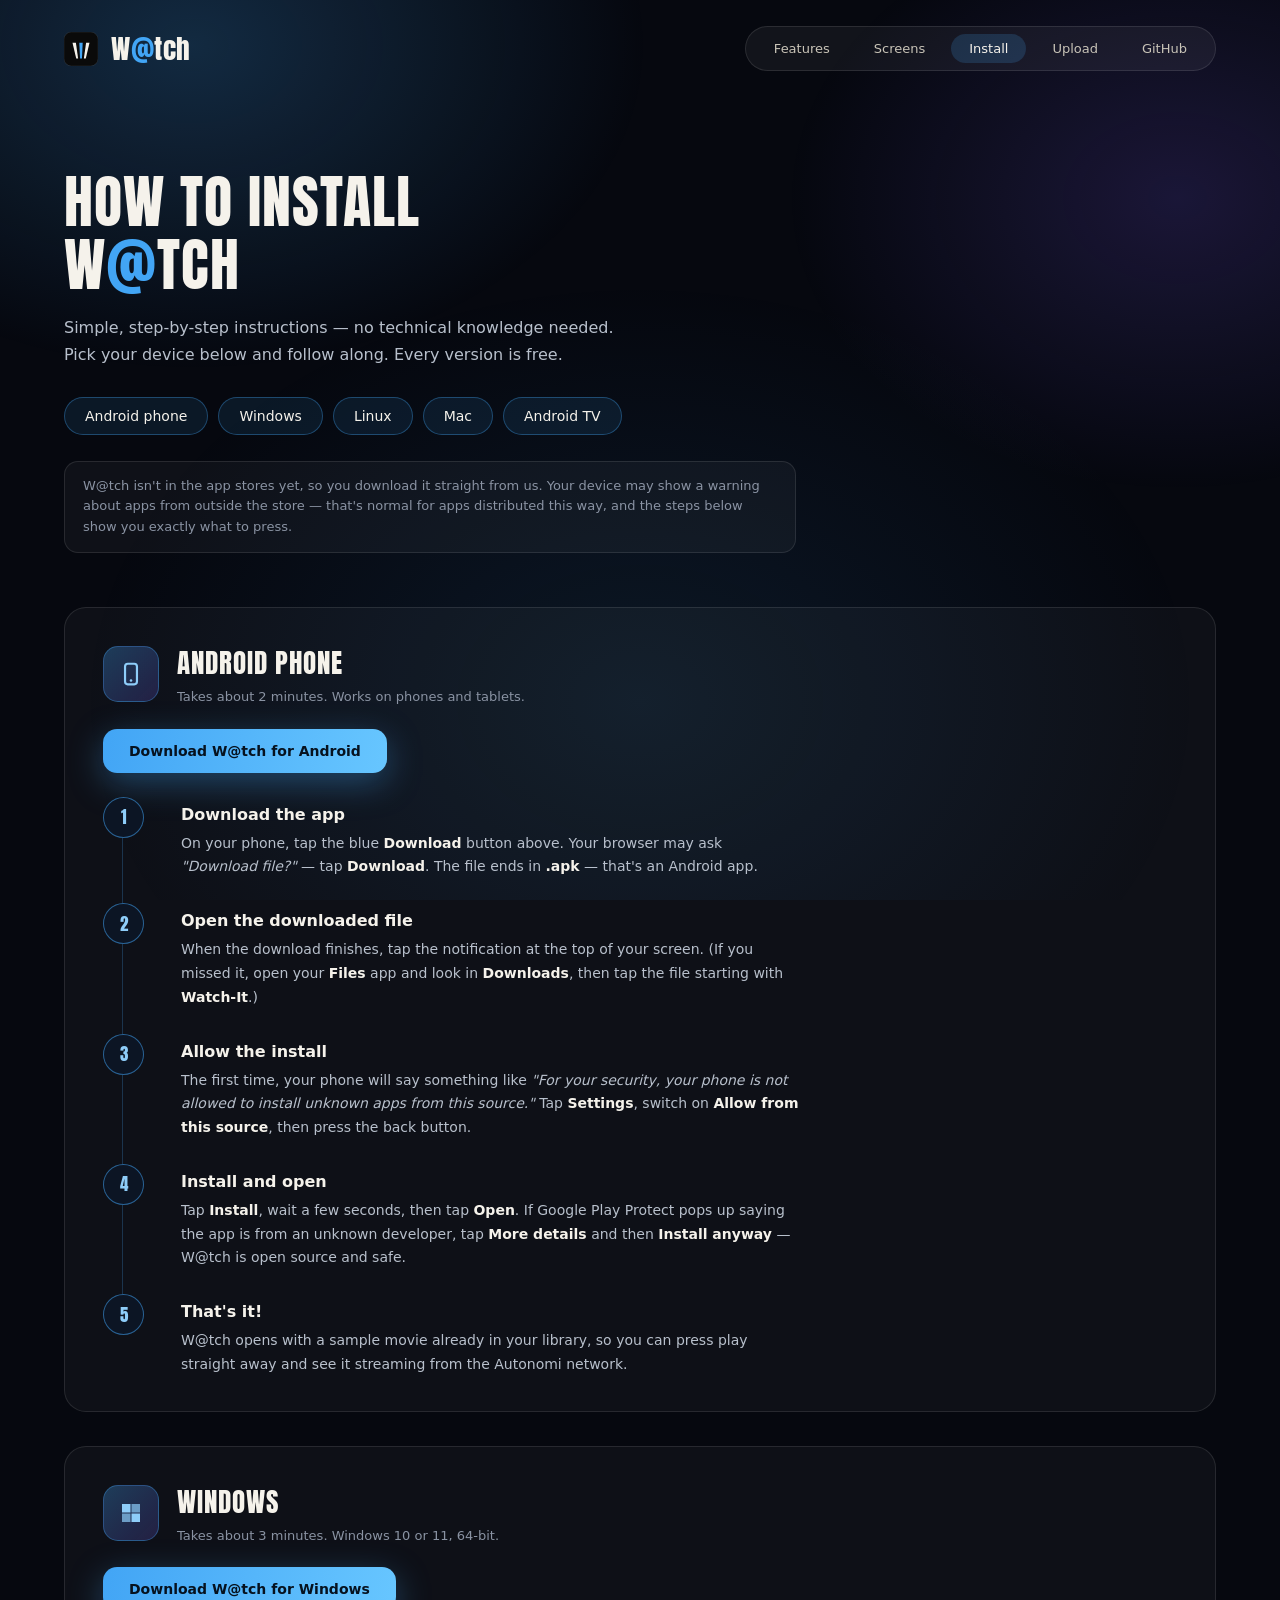
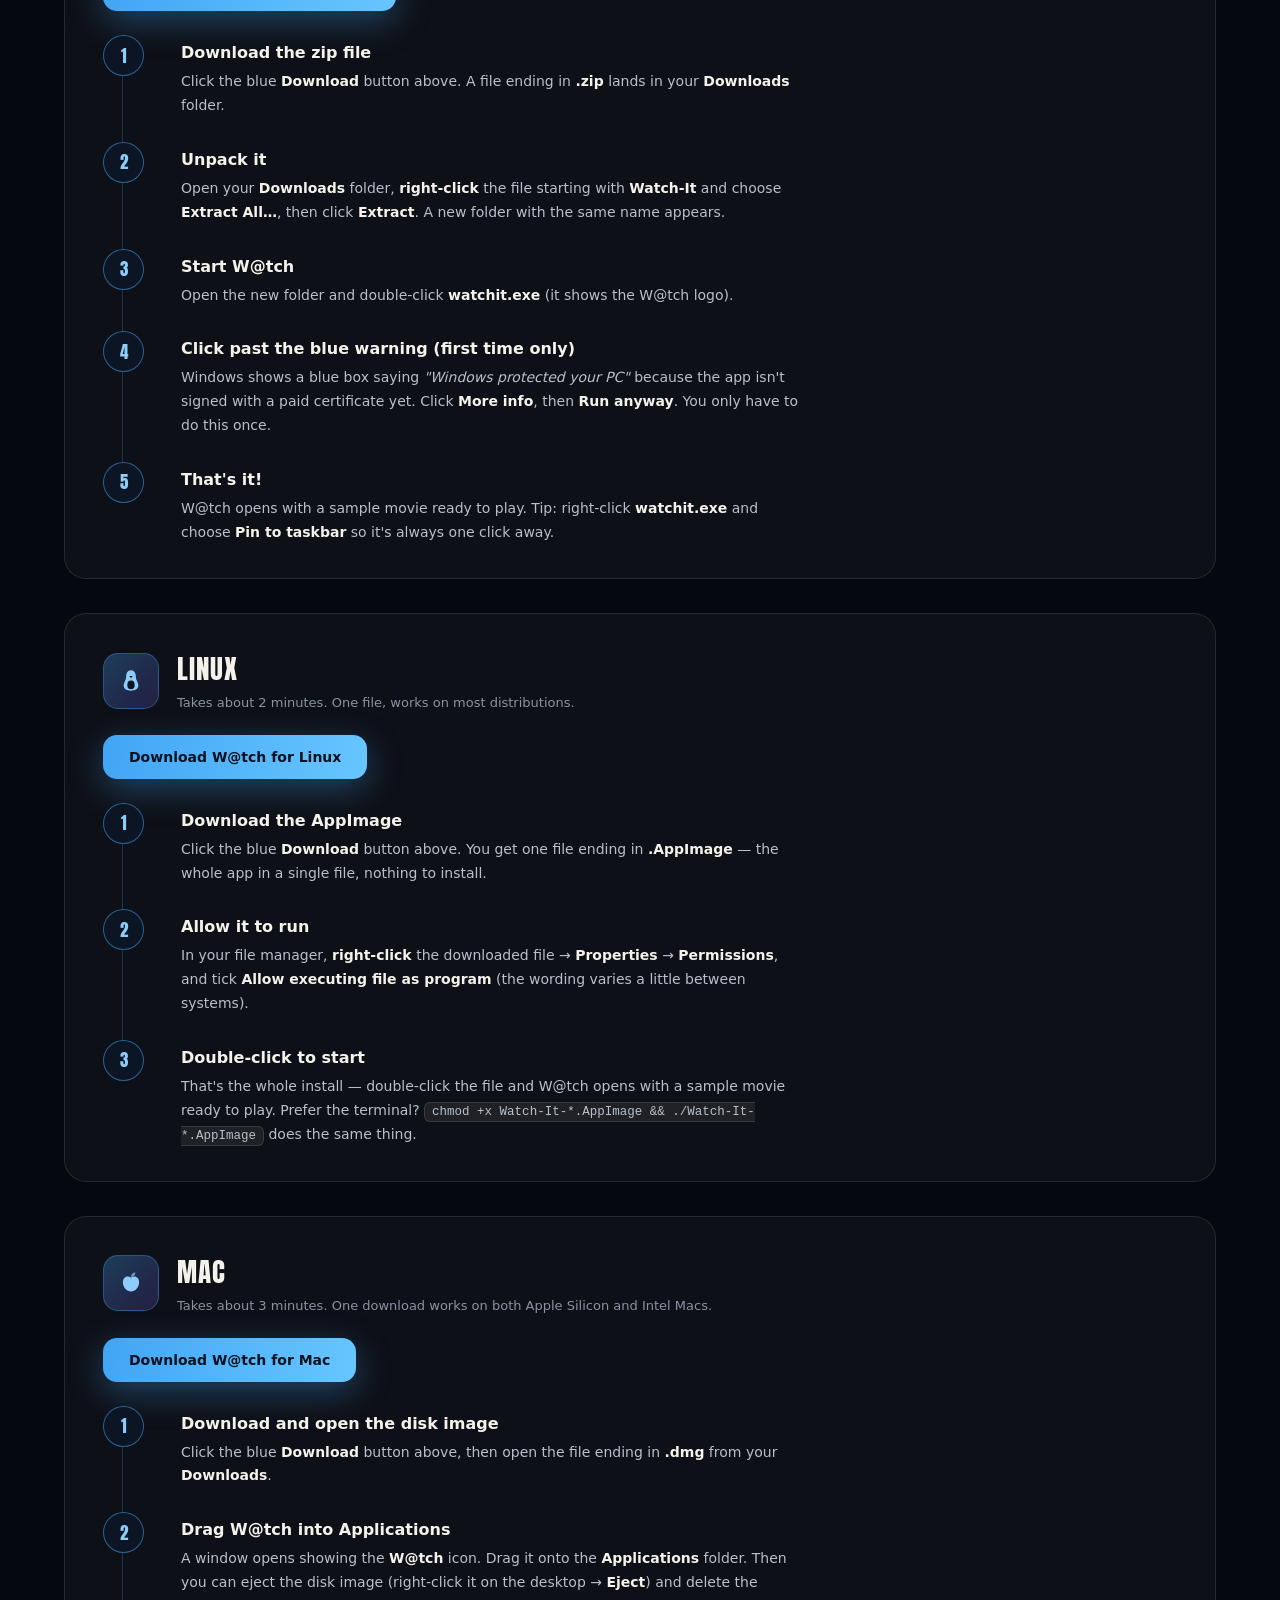
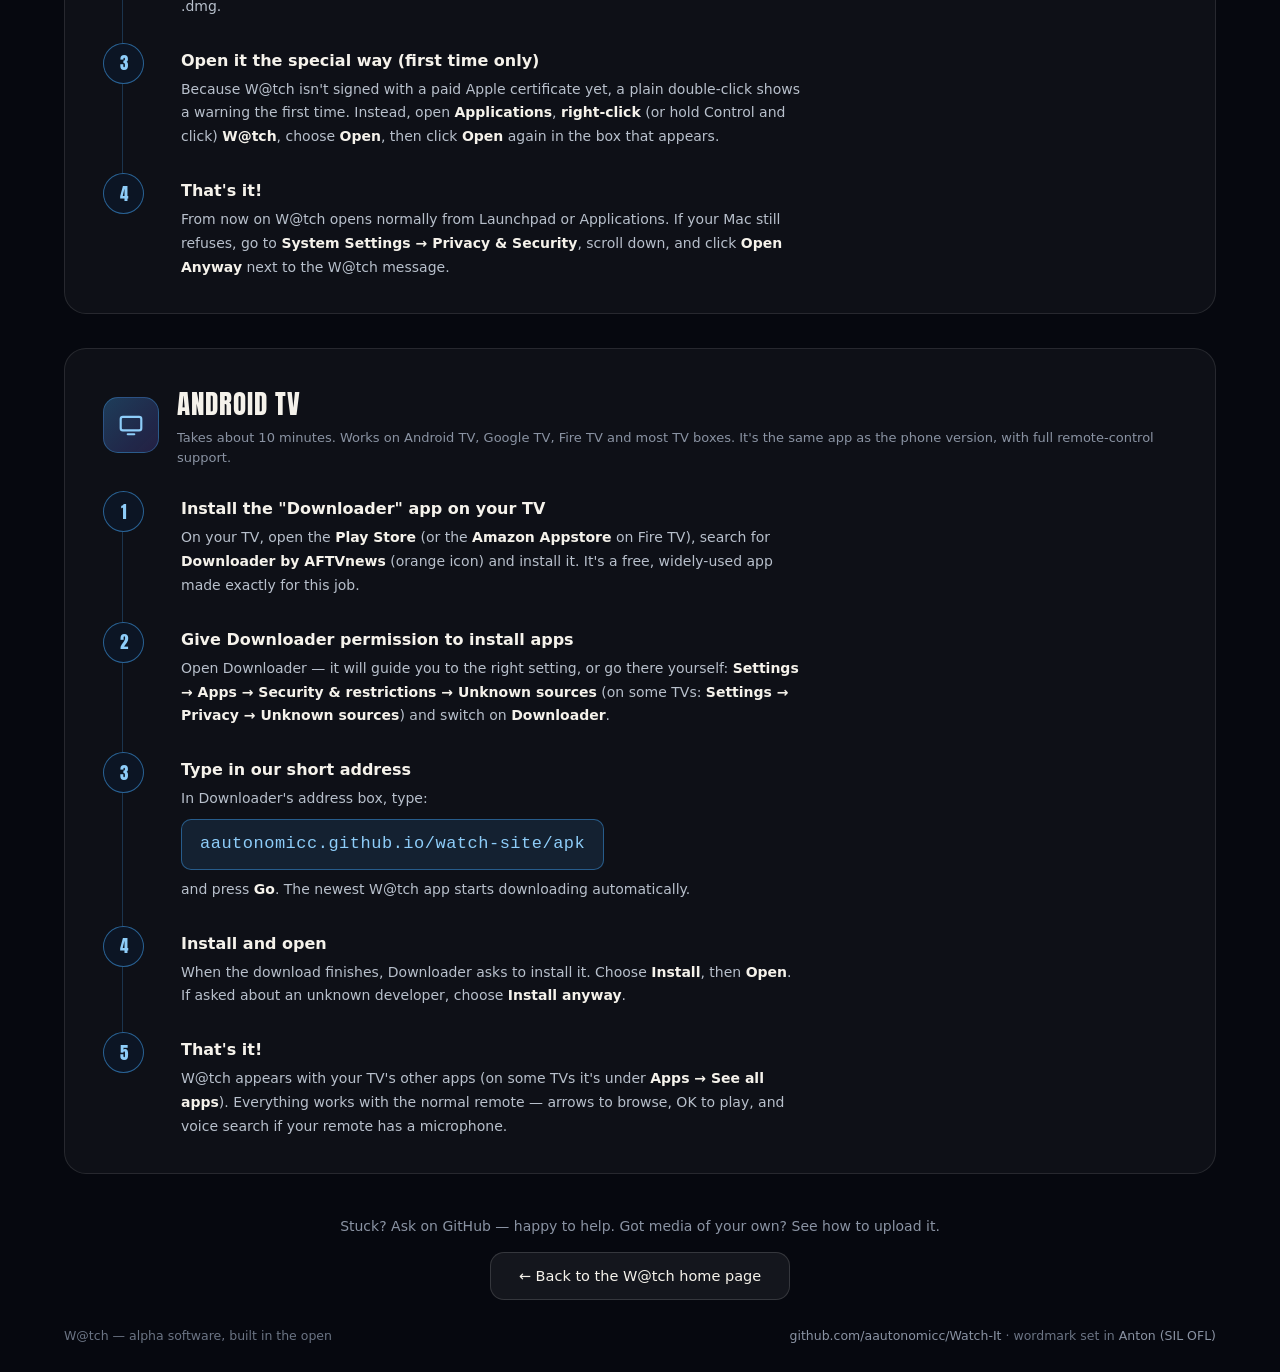
==== commit 163c6cd9: "Add step-by-step upload guide (wallet, quality versions, cost) Co-Authored-By: Claude Fable 5 <norep" ====
--- a/install.html
+++ b/install.html
@@ -26,6 +26,7 @@
     <a href="index.html#features">Features</a>
     <a href="index.html#screens">Screens</a>
     <a href="install.html" class="navcurrent">Install</a>
+    <a href="upload.html">Upload</a>
     <a href="https://github.com/aautonomicc/Watch-It">GitHub</a>
   </div>
 </nav>
@@ -189,7 +190,7 @@
 </section>
 
 <section class="guidefoot">
-  <p>Stuck? Ask on <a href="https://github.com/aautonomicc/Watch-It/issues">GitHub</a> — happy to help.</p>
+  <p>Stuck? Ask on <a href="https://github.com/aautonomicc/Watch-It/issues">GitHub</a> — happy to help. Got media of your own? See <a href="upload.html">how to upload it</a>.</p>
   <a class="btn-glass" href="index.html">&larr; Back to the W@tch home page</a>
 </section>
 
--- a/style.css
+++ b/style.css
@@ -210,6 +210,21 @@
 .stepshot figcaption { font-size: 12px; color: #6b7484; margin-top: 8px; }
 .guidefoot { padding: 44px 64px 20px; text-align: center; }
 .guidefoot p { color: #8a93a3; font-size: 14px; margin-bottom: 18px; }
+
+/* upload guide */
+.warnnote {
+  max-width: 620px; margin-top: 14px; padding: 12px 16px; font-size: 13.5px; line-height: 1.6;
+  color: #f0d9a8; background: rgba(240,180,60,0.08); border: 1px solid rgba(240,180,60,0.35);
+  border-radius: 12px;
+}
+.warnnote b { color: #f7e6c4; }
+.qualtable { border-collapse: collapse; margin-top: 14px; font-size: 13.5px; max-width: 620px; width: 100%; }
+.qualtable th, .qualtable td {
+  text-align: left; padding: 8px 12px; border-bottom: 1px solid rgba(255,255,255,0.1);
+  color: #b8c0cc; line-height: 1.5;
+}
+.qualtable th { color: #8a93a3; font-size: 11.5px; text-transform: uppercase; letter-spacing: 1px; font-weight: 600; }
+.qualtable td:first-child { color: #F5F2EB; white-space: nowrap; }
 
 footer {
   padding: 8px 64px 30px; display: flex; justify-content: space-between; gap: 12px;
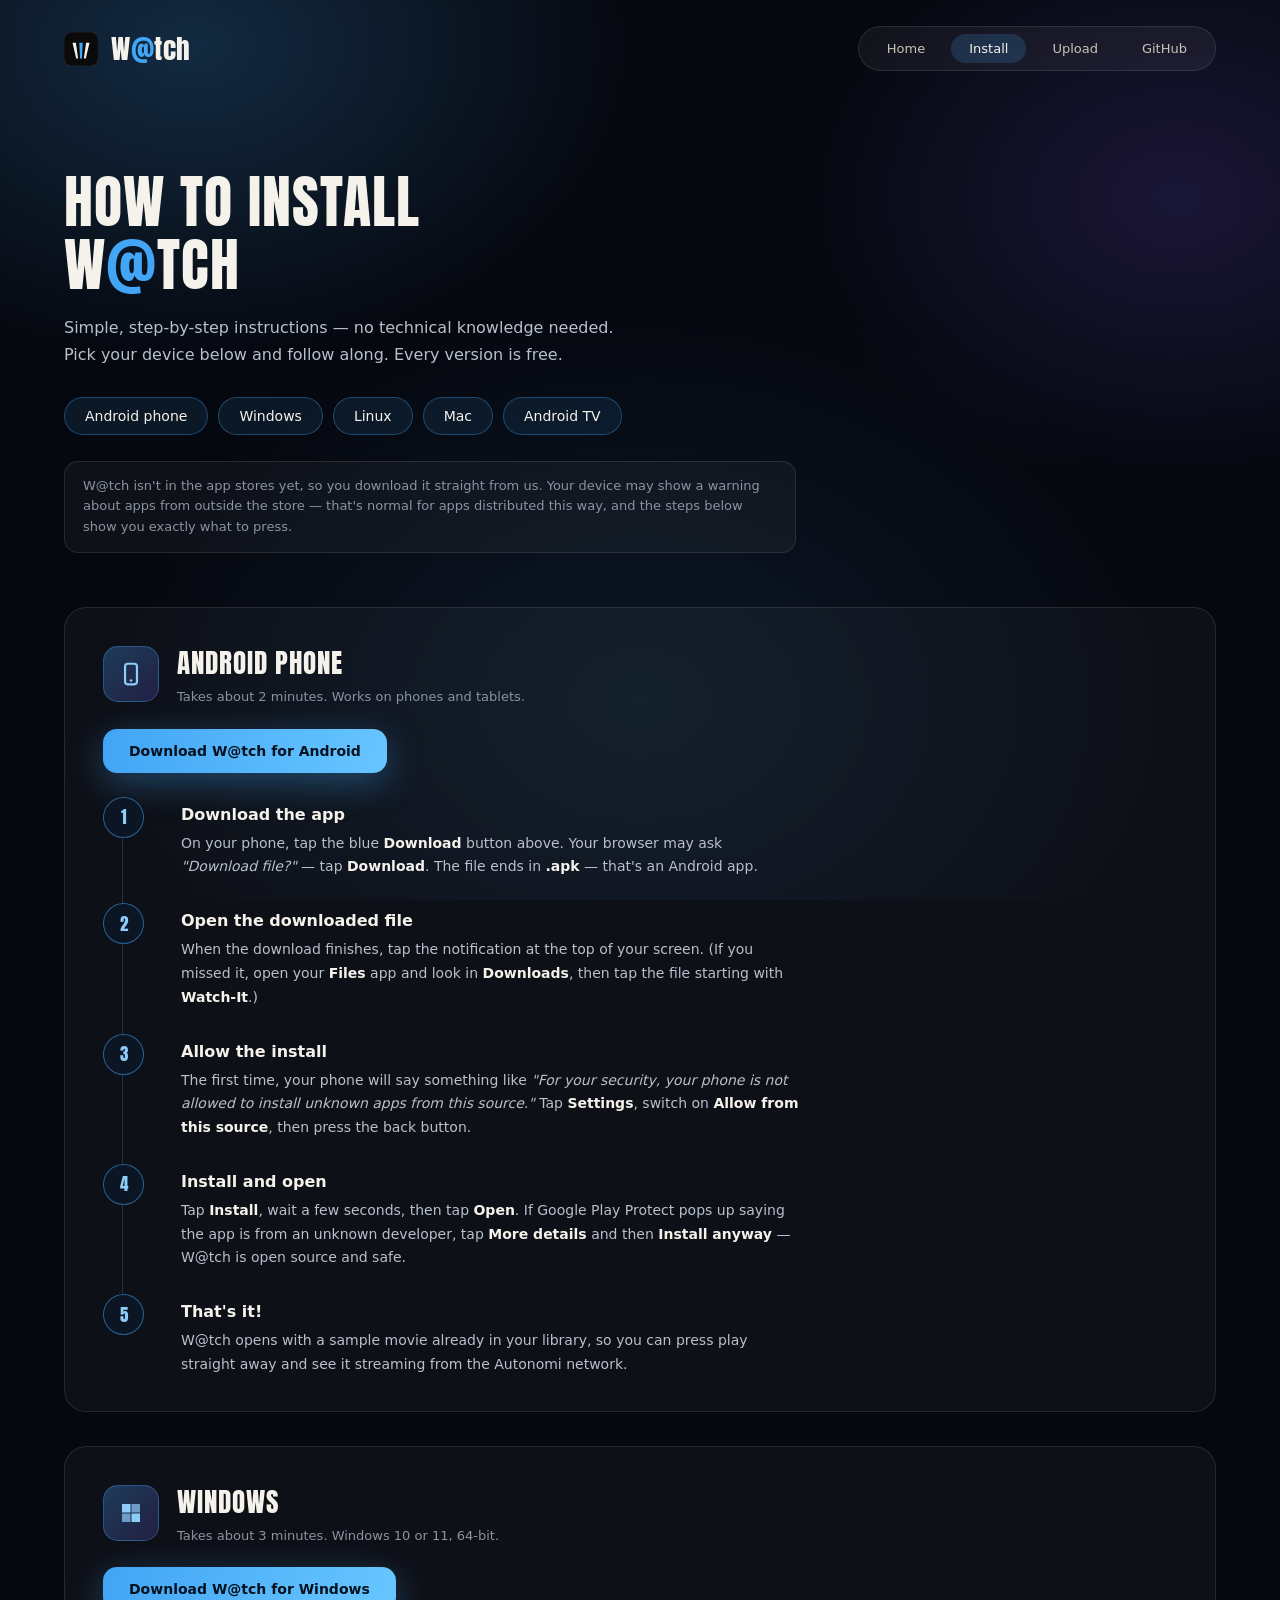
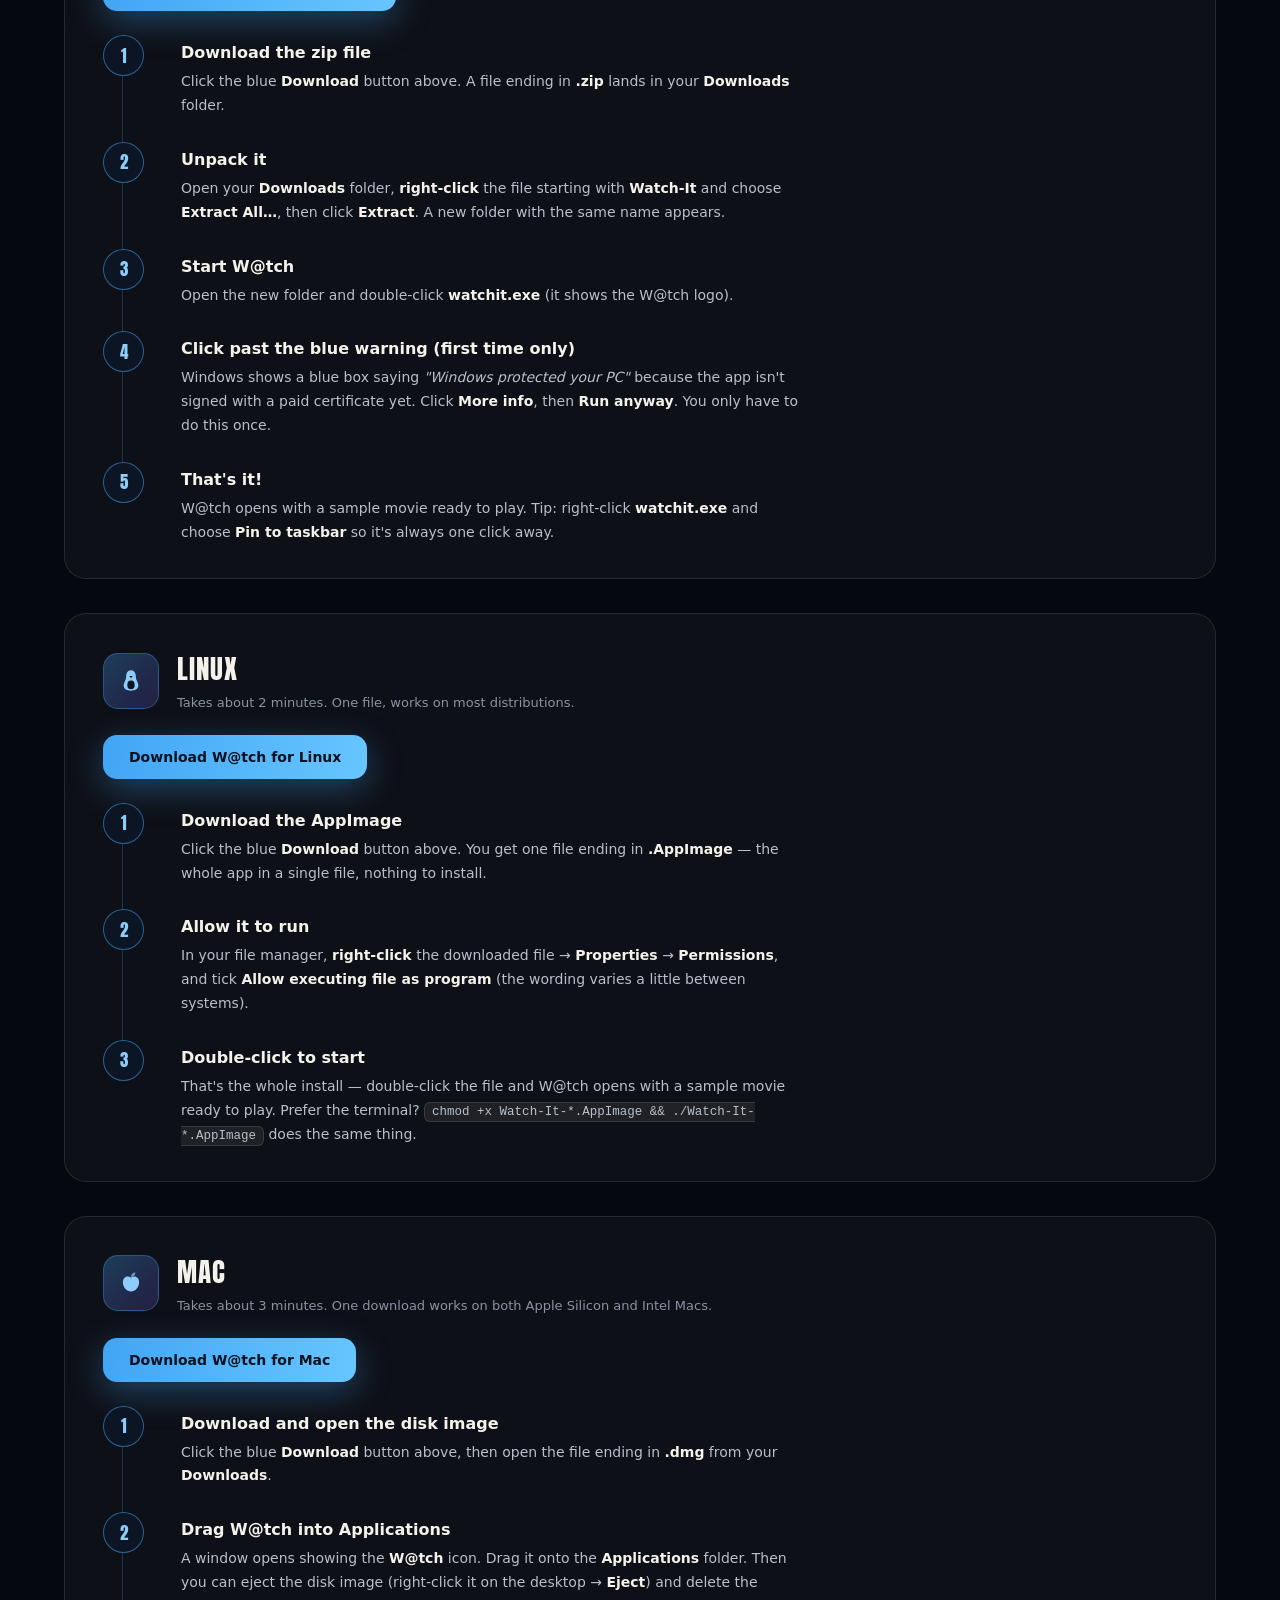
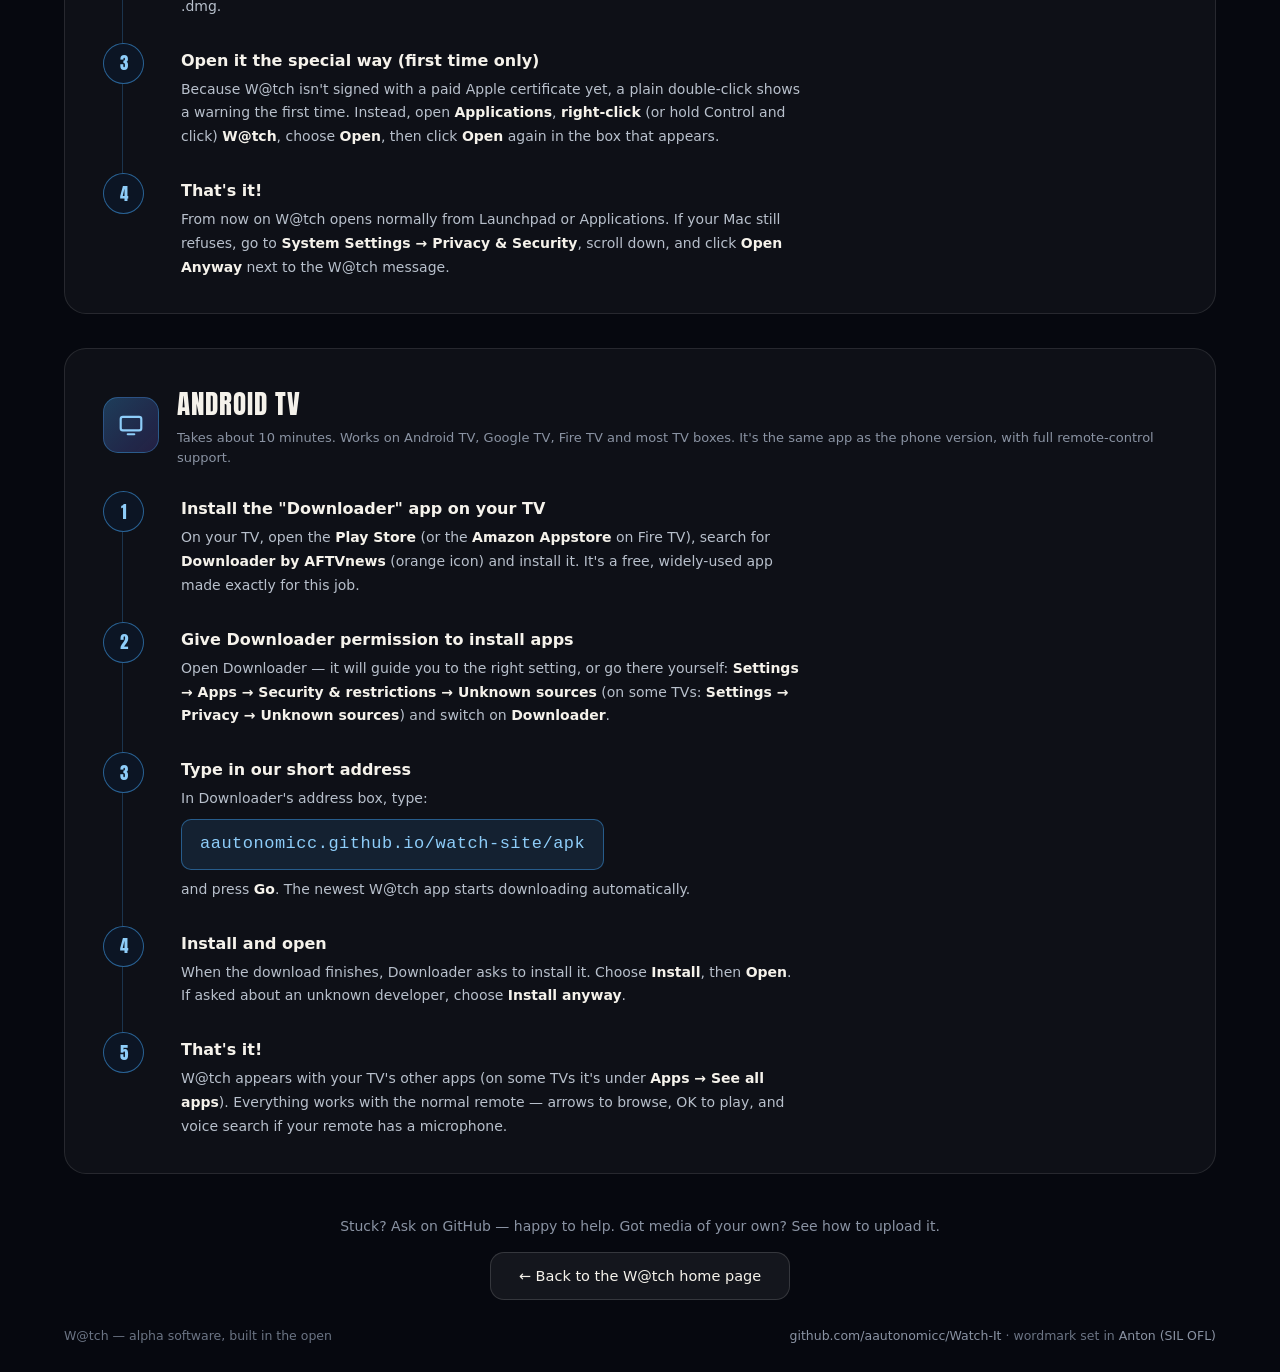
==== commit 7c7f227d: "Replace home-section nav links with Home on guide pages Features/Screens in the install/upload nav p" ====
--- a/install.html
+++ b/install.html
@@ -23,8 +23,7 @@
     <div class="wordmark">W<span class="accent">@</span>tch</div>
   </a>
   <div class="navpill">
-    <a href="index.html#features">Features</a>
-    <a href="index.html#screens">Screens</a>
+    <a href="index.html">Home</a>
     <a href="install.html" class="navcurrent">Install</a>
     <a href="upload.html">Upload</a>
     <a href="https://github.com/aautonomicc/Watch-It">GitHub</a>
@@ -56,22 +55,22 @@
     <li>
       <h3>Open the downloaded file</h3>
       <p>When the download finishes, tap the notification at the top of your screen. (If you missed it, open your <b>Files</b> app and look in <b>Downloads</b>, then tap the file starting with <b>Watch-It</b>.)</p>
-      <figure class="stepshot"><img src="assets/install/android-1-notification.png" alt="Android download-complete notification for the Watch-It apk file" loading="lazy" width="1080" height="600" onload="this.closest('figure').style.display='block'"><figcaption>Tap the download notification</figcaption></figure>
+      <figure class="stepshot"><img src="assets/install/android-1-notification.png" alt="Android download-complete notification for the Watch-It apk file" width="1080" height="600" onload="this.closest('figure').style.display='block'"><figcaption>Tap the download notification</figcaption></figure>
     </li>
     <li>
       <h3>Allow the install</h3>
       <p>The first time, your phone will say something like <i>"For your security, your phone is not allowed to install unknown apps from this source."</i> Tap <b>Settings</b>, switch on <b>Allow from this source</b>, then press the back button.</p>
-      <figure class="stepshot"><img src="assets/install/android-2-allow-source.png" alt="Android settings screen with the Allow from this source switch turned on" loading="lazy" width="1080" height="600" onload="this.closest('figure').style.display='block'"><figcaption>Switch on “Allow from this source”, then go back</figcaption></figure>
+      <figure class="stepshot"><img src="assets/install/android-2-allow-source.png" alt="Android settings screen with the Allow from this source switch turned on" width="1080" height="600" onload="this.closest('figure').style.display='block'"><figcaption>Switch on “Allow from this source”, then go back</figcaption></figure>
     </li>
     <li>
       <h3>Install and open</h3>
       <p>Tap <b>Install</b>, wait a few seconds, then tap <b>Open</b>. If Google Play Protect pops up saying the app is from an unknown developer, tap <b>More details</b> and then <b>Install anyway</b> — W@tch is open source and safe.</p>
-      <figure class="stepshot"><img src="assets/install/android-3-install.png" alt="Android install dialog for W@tch with the Install button highlighted" loading="lazy" width="1080" height="600" onload="this.closest('figure').style.display='block'"><figcaption>Tap Install, then Open</figcaption></figure>
+      <figure class="stepshot"><img src="assets/install/android-3-install.png" alt="Android install dialog for W@tch with the Install button highlighted" width="1080" height="600" onload="this.closest('figure').style.display='block'"><figcaption>Tap Install, then Open</figcaption></figure>
     </li>
     <li>
       <h3>That's it!</h3>
       <p>W@tch opens with a sample movie already in your library, so you can press play straight away and see it streaming from the Autonomi network.</p>
-      <figure class="stepshot"><img src="assets/install/android-4-home.png" alt="W@tch home screen on an Android phone showing the starter library" loading="lazy" width="1080" height="600" onload="this.closest('figure').style.display='block'"><figcaption>W@tch running on Android</figcaption></figure>
+      <figure class="stepshot"><img src="assets/install/android-4-home.png" alt="W@tch home screen on an Android phone showing the starter library" width="1080" height="600" onload="this.closest('figure').style.display='block'"><figcaption>W@tch running on Android</figcaption></figure>
     </li>
   </ol>
 </section>
@@ -88,7 +87,7 @@
     <li>
       <h3>Unpack it</h3>
       <p>Open your <b>Downloads</b> folder, <b>right-click</b> the file starting with <b>Watch-It</b> and choose <b>Extract All…</b>, then click <b>Extract</b>. A new folder with the same name appears.</p>
-      <figure class="stepshot"><img src="assets/install/windows-1-extract.png" alt="Windows Explorer right-click menu with Extract All highlighted" loading="lazy" width="1200" height="700" onload="this.closest('figure').style.display='block'"><figcaption>Right-click the zip → Extract All…</figcaption></figure>
+      <figure class="stepshot"><img src="assets/install/windows-1-extract.png" alt="Windows Explorer right-click menu with Extract All highlighted" width="1200" height="700" onload="this.closest('figure').style.display='block'"><figcaption>Right-click the zip → Extract All…</figcaption></figure>
     </li>
     <li>
       <h3>Start W@tch</h3>
@@ -97,12 +96,12 @@
     <li>
       <h3>Click past the blue warning (first time only)</h3>
       <p>Windows shows a blue box saying <i>"Windows protected your PC"</i> because the app isn't signed with a paid certificate yet. Click <b>More info</b>, then <b>Run anyway</b>. You only have to do this once.</p>
-      <figure class="stepshot"><img src="assets/install/windows-2-smartscreen.png" alt="Windows SmartScreen dialog with More info and Run anyway highlighted" loading="lazy" width="1200" height="700" onload="this.closest('figure').style.display='block'"><figcaption>More info → Run anyway</figcaption></figure>
+      <figure class="stepshot"><img src="assets/install/windows-2-smartscreen.png" alt="Windows SmartScreen dialog with More info and Run anyway highlighted" width="1200" height="700" onload="this.closest('figure').style.display='block'"><figcaption>More info → Run anyway</figcaption></figure>
     </li>
     <li>
       <h3>That's it!</h3>
       <p>W@tch opens with a sample movie ready to play. Tip: right-click <b>watchit.exe</b> and choose <b>Pin to taskbar</b> so it's always one click away.</p>
-      <figure class="stepshot"><img src="assets/install/windows-3-app.png" alt="W@tch home screen running on Windows" loading="lazy" width="1200" height="700" onload="this.closest('figure').style.display='block'"><figcaption>W@tch running on Windows</figcaption></figure>
+      <figure class="stepshot"><img src="assets/install/windows-3-app.png" alt="W@tch home screen running on Windows" width="1200" height="700" onload="this.closest('figure').style.display='block'"><figcaption>W@tch running on Windows</figcaption></figure>
     </li>
   </ol>
 </section>
@@ -119,12 +118,12 @@
     <li>
       <h3>Allow it to run</h3>
       <p>In your file manager, <b>right-click</b> the downloaded file → <b>Properties</b> → <b>Permissions</b>, and tick <b>Allow executing file as program</b> (the wording varies a little between systems).</p>
-      <figure class="stepshot"><img src="assets/install/linux-1-permissions.png" alt="File manager properties dialog with the execute permission checkbox ticked" loading="lazy" width="1200" height="700" onload="this.closest('figure').style.display='block'"><figcaption>Tick “Allow executing file as program”</figcaption></figure>
+      <figure class="stepshot"><img src="assets/install/linux-1-permissions.png" alt="File manager properties dialog with the execute permission checkbox ticked" width="1200" height="700" onload="this.closest('figure').style.display='block'"><figcaption>Tick “Allow executing file as program”</figcaption></figure>
     </li>
     <li>
       <h3>Double-click to start</h3>
       <p>That's the whole install — double-click the file and W@tch opens with a sample movie ready to play. Prefer the terminal? <code>chmod +x Watch-It-*.AppImage && ./Watch-It-*.AppImage</code> does the same thing.</p>
-      <figure class="stepshot"><img src="assets/install/linux-2-app.png" alt="W@tch home screen running on Linux" loading="lazy" width="1200" height="700" onload="this.closest('figure').style.display='block'"><figcaption>W@tch running on Linux</figcaption></figure>
+      <figure class="stepshot"><img src="assets/install/linux-2-app.png" alt="W@tch home screen running on Linux" width="1200" height="700" onload="this.closest('figure').style.display='block'"><figcaption>W@tch running on Linux</figcaption></figure>
     </li>
   </ol>
 </section>
@@ -141,12 +140,12 @@
     <li>
       <h3>Drag W@tch into Applications</h3>
       <p>A window opens showing the <b>W@tch</b> icon. Drag it onto the <b>Applications</b> folder. Then you can eject the disk image (right-click it on the desktop → <b>Eject</b>) and delete the .dmg.</p>
-      <figure class="stepshot"><img src="assets/install/mac-1-drag.png" alt="macOS disk image window with the W@tch app being dragged to the Applications folder" loading="lazy" width="1200" height="700" onload="this.closest('figure').style.display='block'"><figcaption>Drag W@tch to Applications</figcaption></figure>
+      <figure class="stepshot"><img src="assets/install/mac-1-drag.png" alt="macOS disk image window with the W@tch app being dragged to the Applications folder" width="1200" height="700" onload="this.closest('figure').style.display='block'"><figcaption>Drag W@tch to Applications</figcaption></figure>
     </li>
     <li>
       <h3>Open it the special way (first time only)</h3>
       <p>Because W@tch isn't signed with a paid Apple certificate yet, a plain double-click shows a warning the first time. Instead, open <b>Applications</b>, <b>right-click</b> (or hold Control and click) <b>W@tch</b>, choose <b>Open</b>, then click <b>Open</b> again in the box that appears.</p>
-      <figure class="stepshot"><img src="assets/install/mac-2-open.png" alt="macOS right-click menu on the W@tch app with Open highlighted, and the confirmation dialog" loading="lazy" width="1200" height="700" onload="this.closest('figure').style.display='block'"><figcaption>Right-click → Open → Open</figcaption></figure>
+      <figure class="stepshot"><img src="assets/install/mac-2-open.png" alt="macOS right-click menu on the W@tch app with Open highlighted, and the confirmation dialog" width="1200" height="700" onload="this.closest('figure').style.display='block'"><figcaption>Right-click → Open → Open</figcaption></figure>
     </li>
     <li>
       <h3>That's it!</h3>
@@ -162,29 +161,29 @@
     <li>
       <h3>Install the "Downloader" app on your TV</h3>
       <p>On your TV, open the <b>Play Store</b> (or the <b>Amazon Appstore</b> on Fire TV), search for <b>Downloader by AFTVnews</b> (orange icon) and install it. It's a free, widely-used app made exactly for this job.</p>
-      <figure class="stepshot"><img src="assets/install/tv-1-downloader.png" alt="Android TV Play Store page for the Downloader app by AFTVnews" loading="lazy" width="1280" height="720" onload="this.closest('figure').style.display='block'"><figcaption>Install Downloader from your TV's app store</figcaption></figure>
+      <figure class="stepshot"><img src="assets/install/tv-1-downloader.png" alt="Android TV Play Store page for the Downloader app by AFTVnews" width="1280" height="720" onload="this.closest('figure').style.display='block'"><figcaption>Install Downloader from your TV's app store</figcaption></figure>
     </li>
     <li>
       <h3>Give Downloader permission to install apps</h3>
       <p>Open Downloader — it will guide you to the right setting, or go there yourself: <b>Settings → Apps → Security &amp; restrictions → Unknown sources</b> (on some TVs: <b>Settings → Privacy → Unknown sources</b>) and switch on <b>Downloader</b>.</p>
-      <figure class="stepshot"><img src="assets/install/tv-2-unknown-sources.png" alt="Android TV unknown sources setting with Downloader switched on" loading="lazy" width="1280" height="720" onload="this.closest('figure').style.display='block'"><figcaption>Allow Downloader to install apps</figcaption></figure>
+      <figure class="stepshot"><img src="assets/install/tv-2-unknown-sources.png" alt="Android TV unknown sources setting with Downloader switched on" width="1280" height="720" onload="this.closest('figure').style.display='block'"><figcaption>Allow Downloader to install apps</figcaption></figure>
     </li>
     <li>
       <h3>Type in our short address</h3>
       <p>In Downloader's address box, type:</p>
       <p class="tvurl">aautonomicc.github.io/watch-site/apk</p>
       <p>and press <b>Go</b>. The newest W@tch app starts downloading automatically.</p>
-      <figure class="stepshot"><img src="assets/install/tv-3-url.png" alt="Downloader app on Android TV with the short W@tch address typed into the address box" loading="lazy" width="1280" height="720" onload="this.closest('figure').style.display='block'"><figcaption>Type the address and press Go</figcaption></figure>
+      <figure class="stepshot"><img src="assets/install/tv-3-url.png" alt="Downloader app on Android TV with the short W@tch address typed into the address box" width="1280" height="720" onload="this.closest('figure').style.display='block'"><figcaption>Type the address and press Go</figcaption></figure>
     </li>
     <li>
       <h3>Install and open</h3>
       <p>When the download finishes, Downloader asks to install it. Choose <b>Install</b>, then <b>Open</b>. If asked about an unknown developer, choose <b>Install anyway</b>.</p>
-      <figure class="stepshot"><img src="assets/install/tv-4-install.png" alt="Android TV install dialog for W@tch with the Install button focused" loading="lazy" width="1280" height="720" onload="this.closest('figure').style.display='block'"><figcaption>Install, then Open</figcaption></figure>
+      <figure class="stepshot"><img src="assets/install/tv-4-install.png" alt="Android TV install dialog for W@tch with the Install button focused" width="1280" height="720" onload="this.closest('figure').style.display='block'"><figcaption>Install, then Open</figcaption></figure>
     </li>
     <li>
       <h3>That's it!</h3>
       <p>W@tch appears with your TV's other apps (on some TVs it's under <b>Apps → See all apps</b>). Everything works with the normal remote — arrows to browse, OK to play, and voice search if your remote has a microphone.</p>
-      <figure class="stepshot"><img src="assets/install/tv-5-home.png" alt="W@tch home screen running on an Android TV" loading="lazy" width="1280" height="720" onload="this.closest('figure').style.display='block'"><figcaption>W@tch on the big screen</figcaption></figure>
+      <figure class="stepshot"><img src="assets/install/tv-5-home.png" alt="W@tch home screen running on an Android TV" width="1280" height="720" onload="this.closest('figure').style.display='block'"><figcaption>W@tch on the big screen</figcaption></figure>
     </li>
   </ol>
 </section>
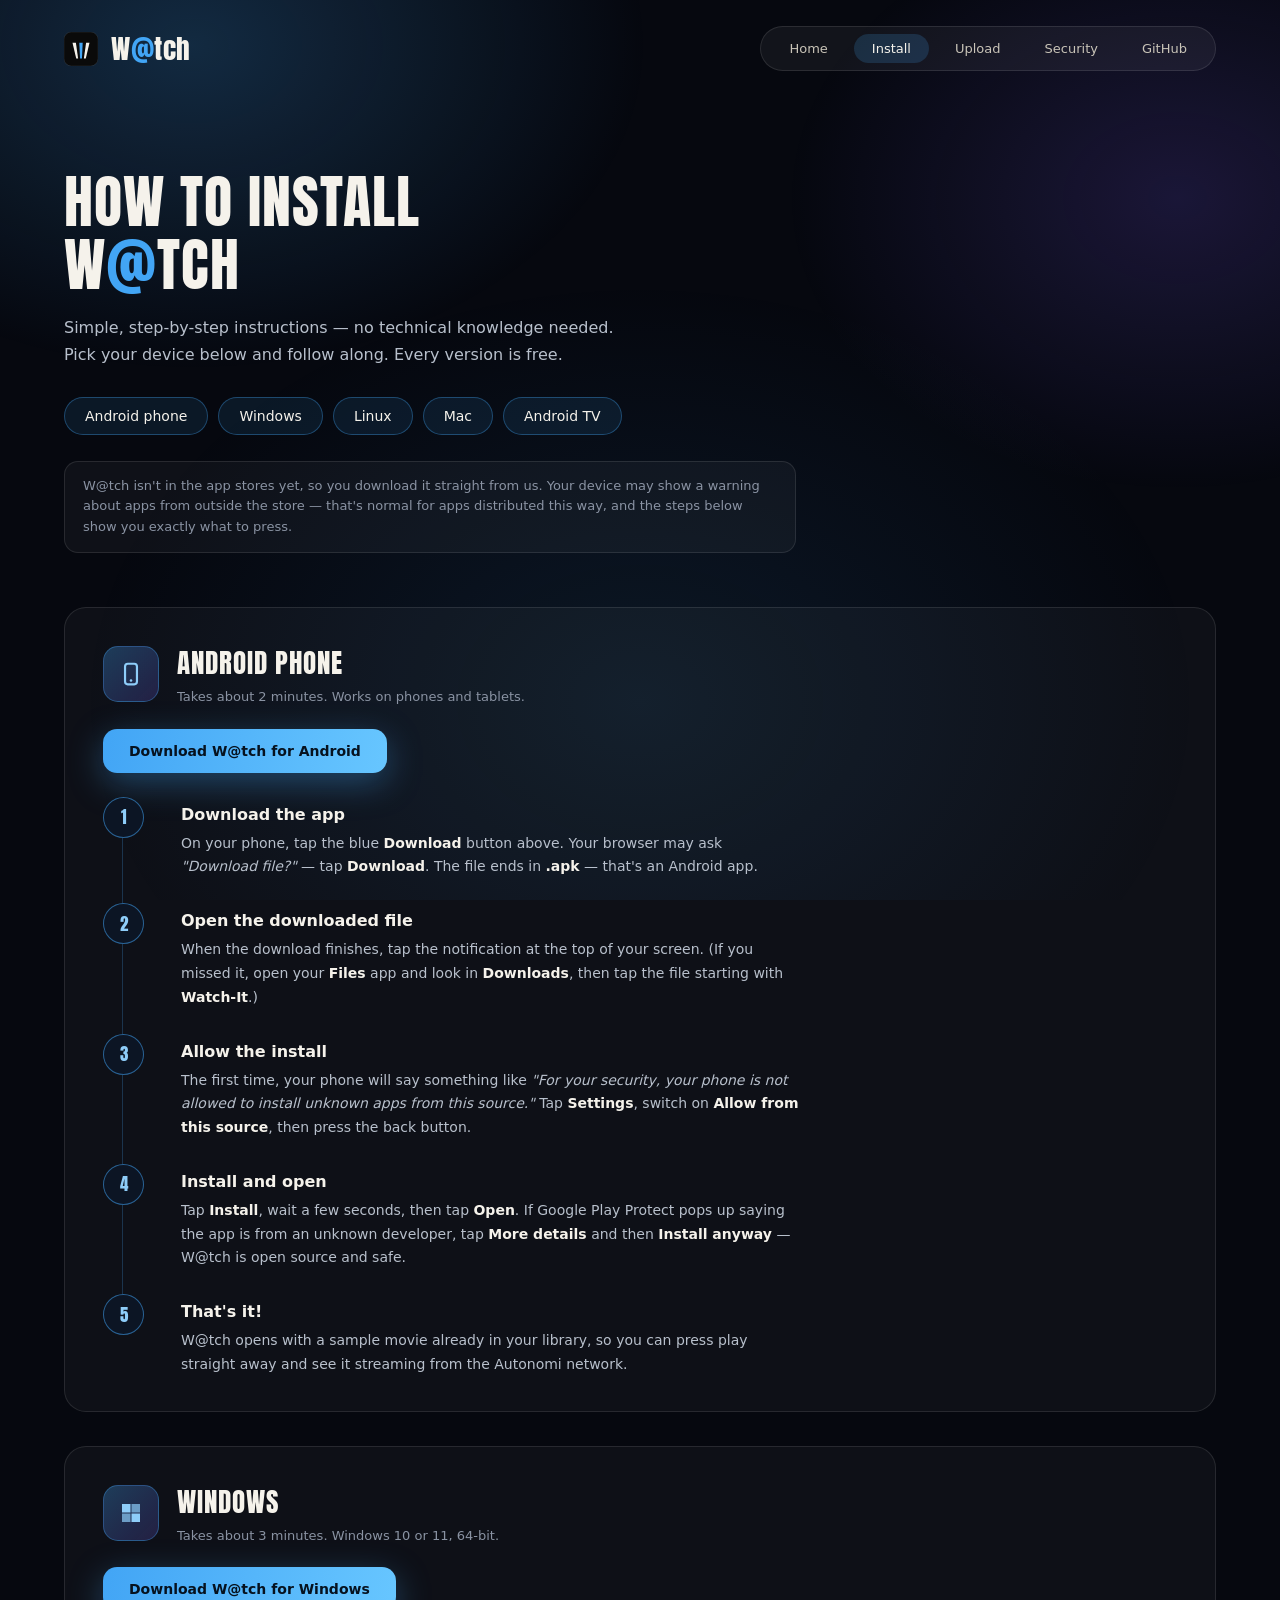
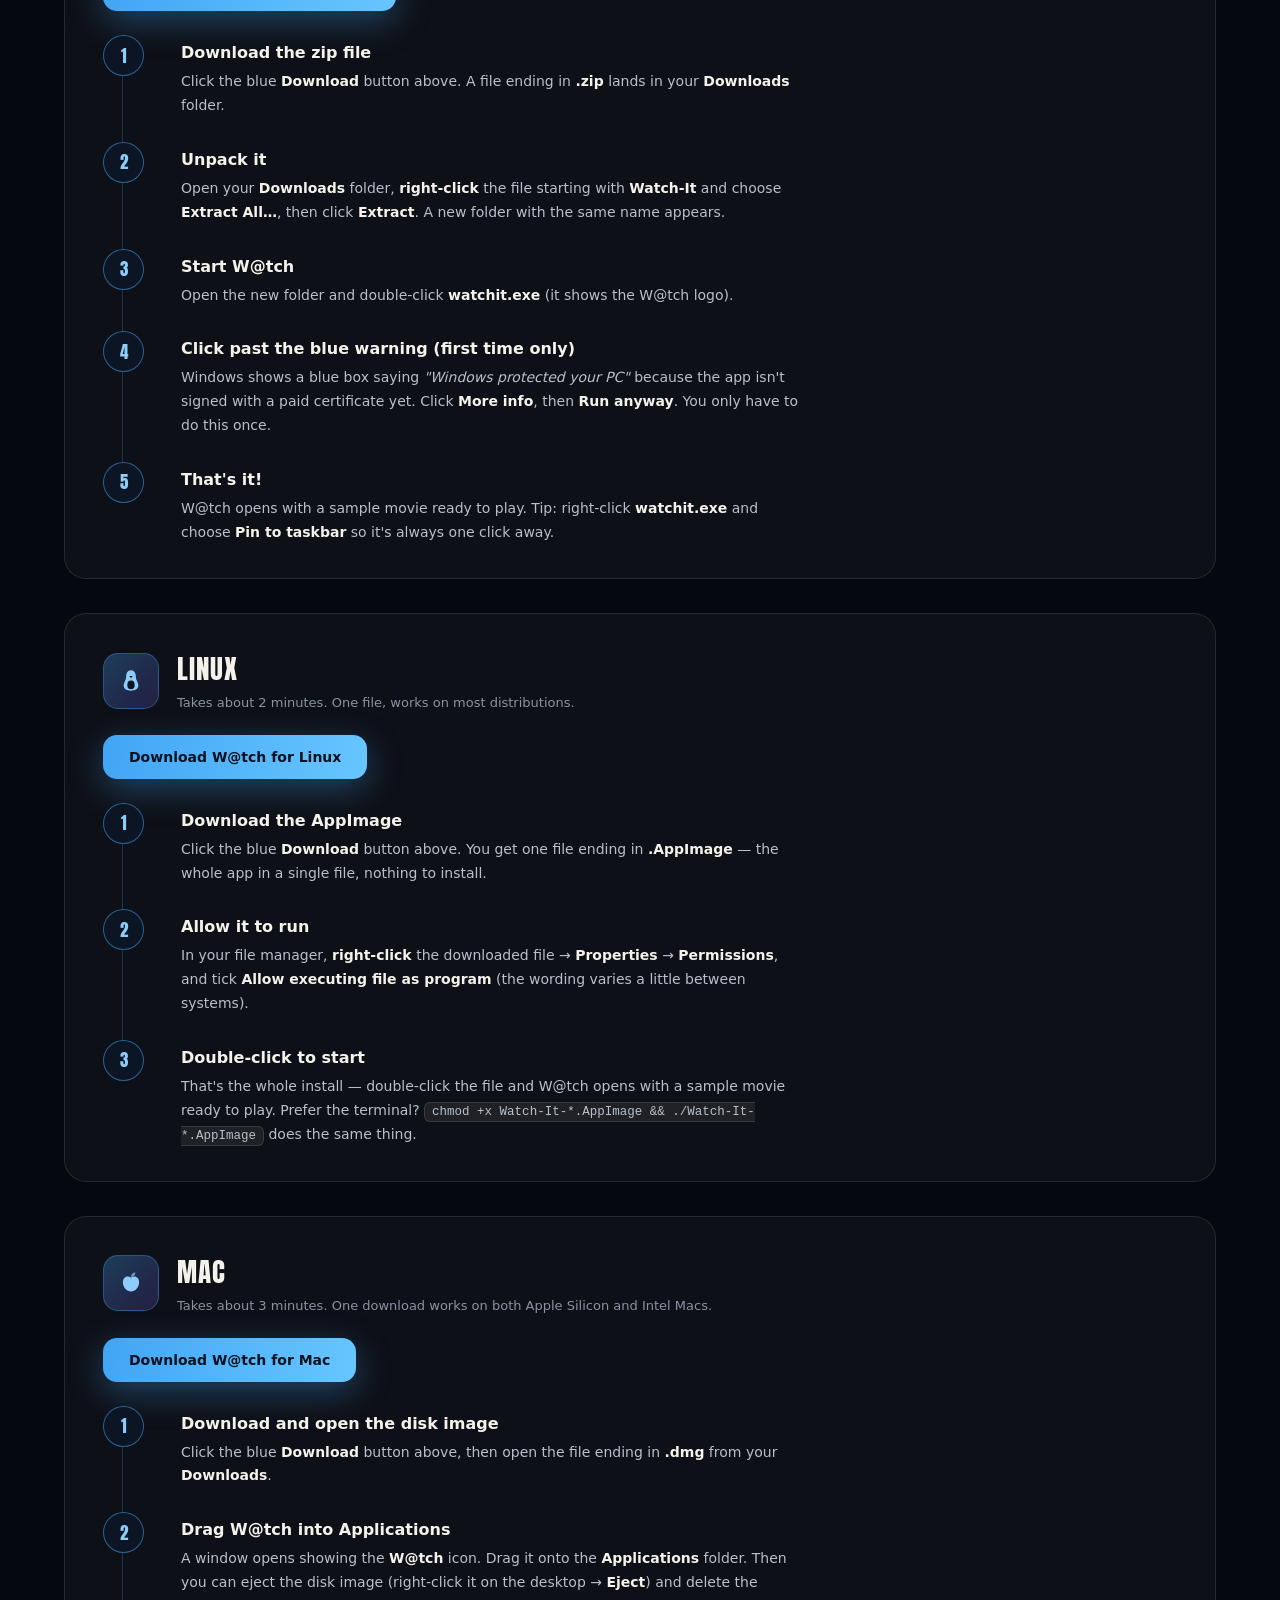
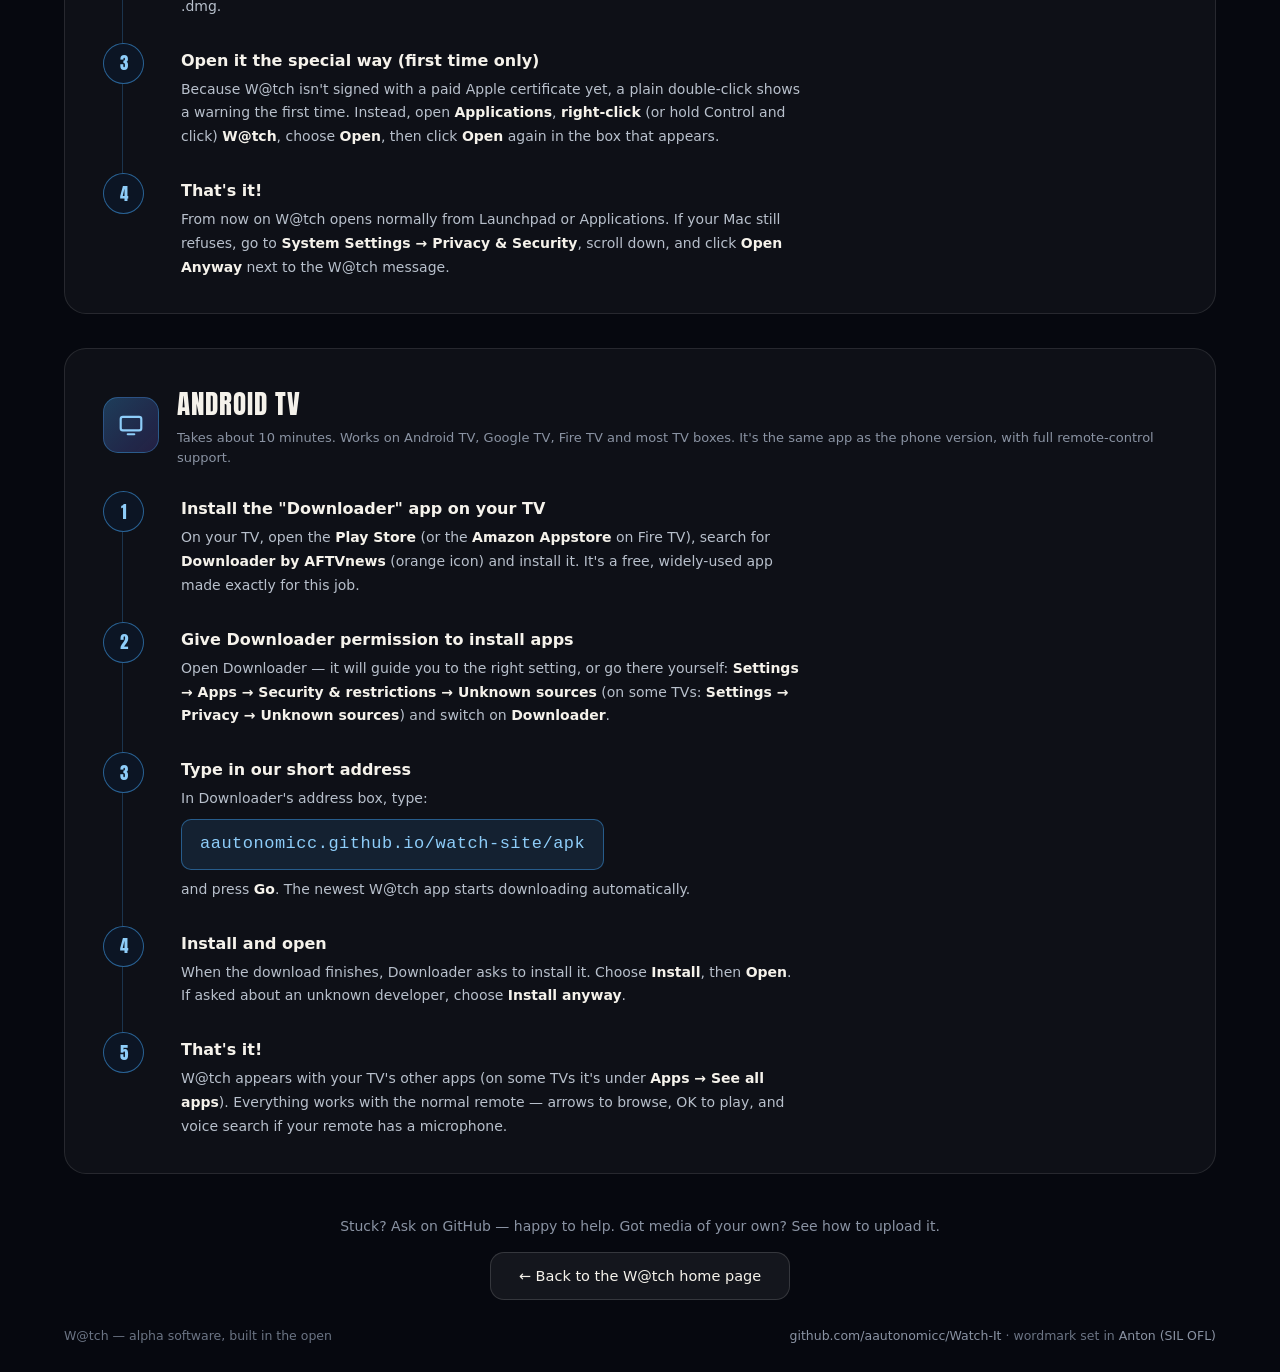
==== commit 296e269e: "Add Security page: keys explained plainly, software + Trezor wallet sections, Trezor homescreen imag" ====
--- a/install.html
+++ b/install.html
@@ -26,6 +26,7 @@
     <a href="index.html">Home</a>
     <a href="install.html" class="navcurrent">Install</a>
     <a href="upload.html">Upload</a>
+    <a href="security.html">Security</a>
     <a href="https://github.com/aautonomicc/Watch-It">GitHub</a>
   </div>
 </nav>
--- a/style.css
+++ b/style.css
@@ -106,6 +106,11 @@
   margin-bottom: 16px;
 }
 .gcard h3 { font-size: 15.5px; margin-bottom: 9px; }
+.gcard .newpill {
+  display: inline-block; font-size: 10.5px; letter-spacing: 1.6px; font-weight: 700;
+  color: #42A5F5; border: 1px solid rgba(66,165,245,0.45); border-radius: 999px;
+  padding: 2px 10px; margin: 0 0 10px; vertical-align: top;
+}
 .gcard p { font-size: 13px; color: #a7afbc; line-height: 1.6; }
 
 /* screens */
@@ -225,6 +230,30 @@
 }
 .qualtable th { color: #8a93a3; font-size: 11.5px; text-transform: uppercase; letter-spacing: 1px; font-weight: 600; }
 .qualtable td:first-child { color: #F5F2EB; white-space: nowrap; }
+
+/* security page */
+.trademarknote {
+  margin-top: 26px; font-size: 12px; color: #6b7484; line-height: 1.7; max-width: 620px;
+  border-top: 1px solid rgba(255,255,255,0.08); padding-top: 14px;
+}
+.hsintro { font-size: 14px; color: #b8c0cc; line-height: 1.7; margin-top: 20px; max-width: 640px; }
+.hsintro b { color: #F5F2EB; }
+.hsgrid { display: flex; gap: 16px; margin-top: 24px; flex-wrap: wrap; }
+.hscard {
+  flex: 1 1 150px; max-width: 200px; text-align: center;
+  background: rgba(255,255,255,0.04); border: 1px solid rgba(255,255,255,0.10);
+  border-radius: 16px; padding: 18px 14px 16px;
+}
+.hscard b { display: block; font-size: 14px; margin-top: 12px; }
+.hscard span { display: block; font-size: 11px; color: #8a93a3; letter-spacing: 0.4px; margin-top: 3px; }
+.hsframe {
+  height: 140px; display: flex; align-items: center; justify-content: center;
+  background: #000; border: 1px solid rgba(255,255,255,0.14); border-radius: 10px; overflow: hidden;
+}
+.hsframe img { display: block; }
+.hsmono img { image-rendering: pixelated; }
+.hsdl { margin-top: 12px; font-size: 12.5px; padding: 8px 18px; border-radius: 10px; }
+.hsnote { font-size: 12px; color: #6b7484; margin-top: 18px; }
 
 footer {
   padding: 8px 64px 30px; display: flex; justify-content: space-between; gap: 12px;
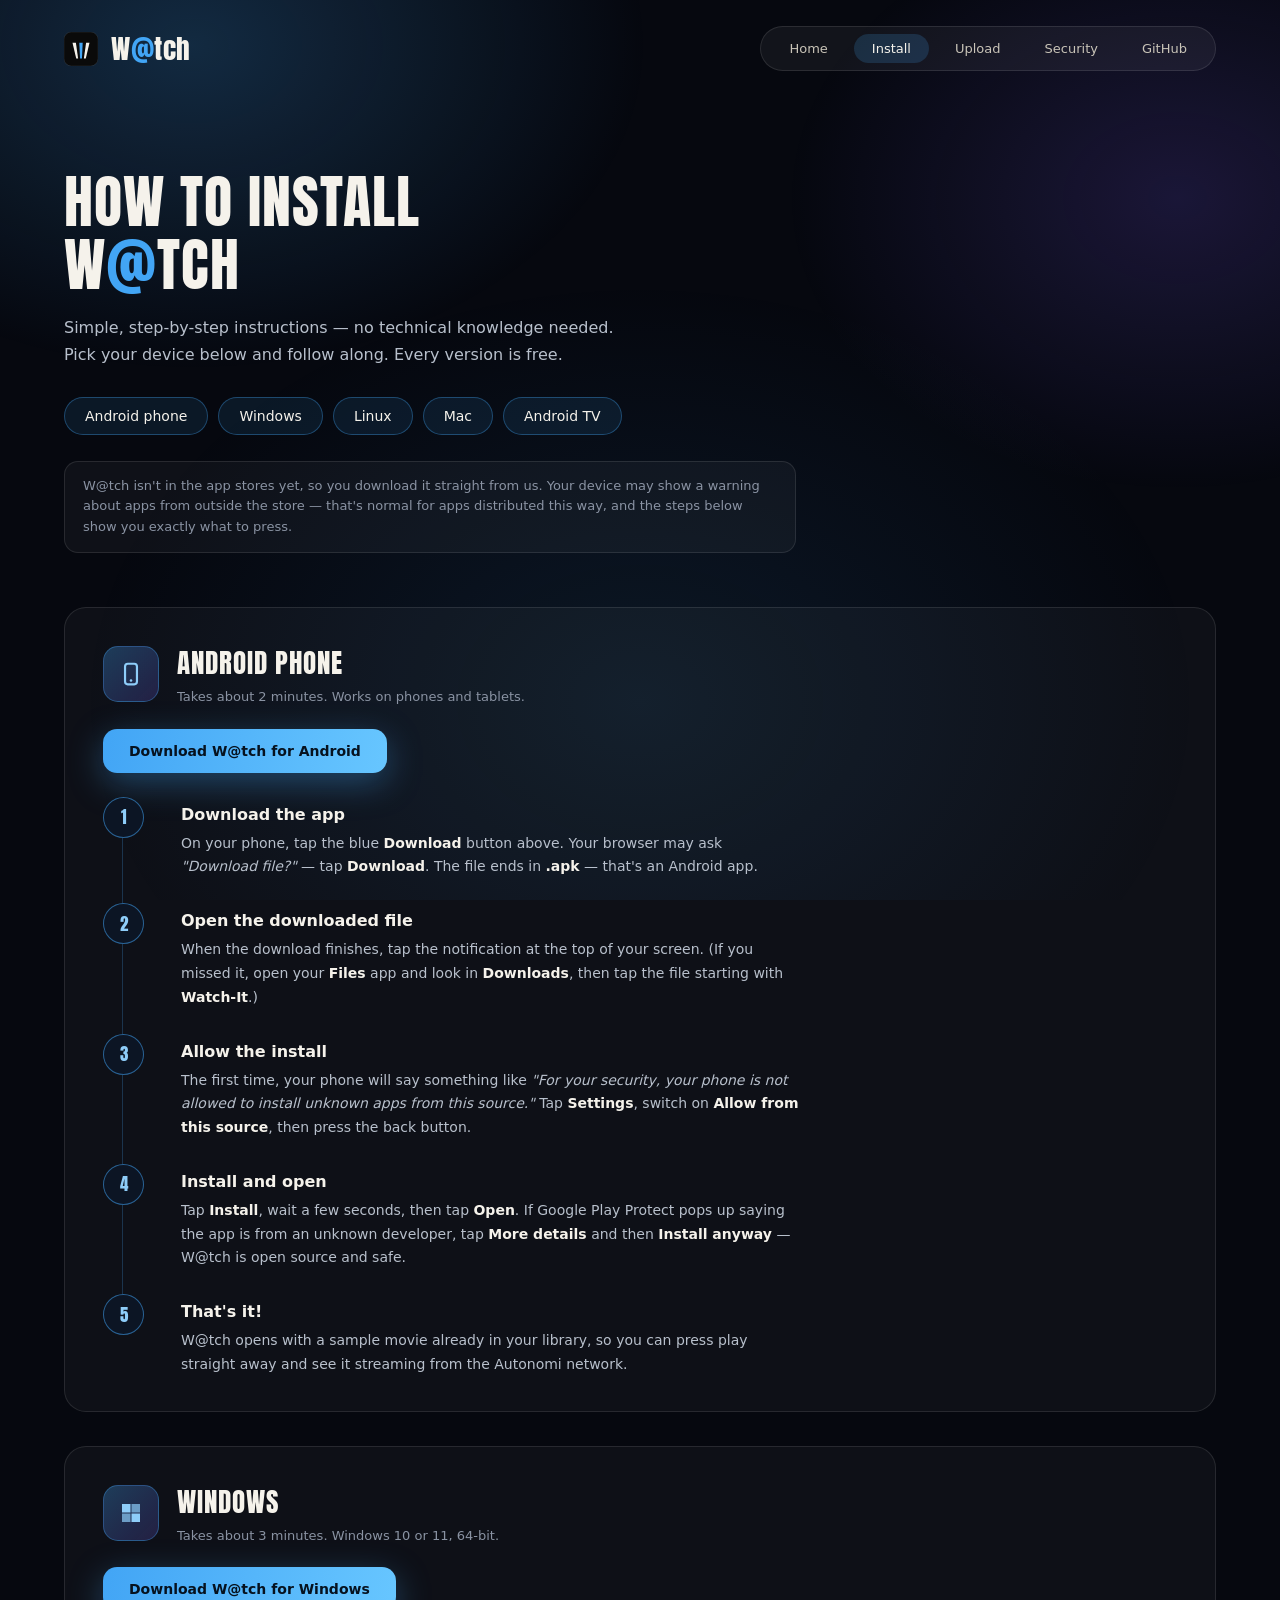
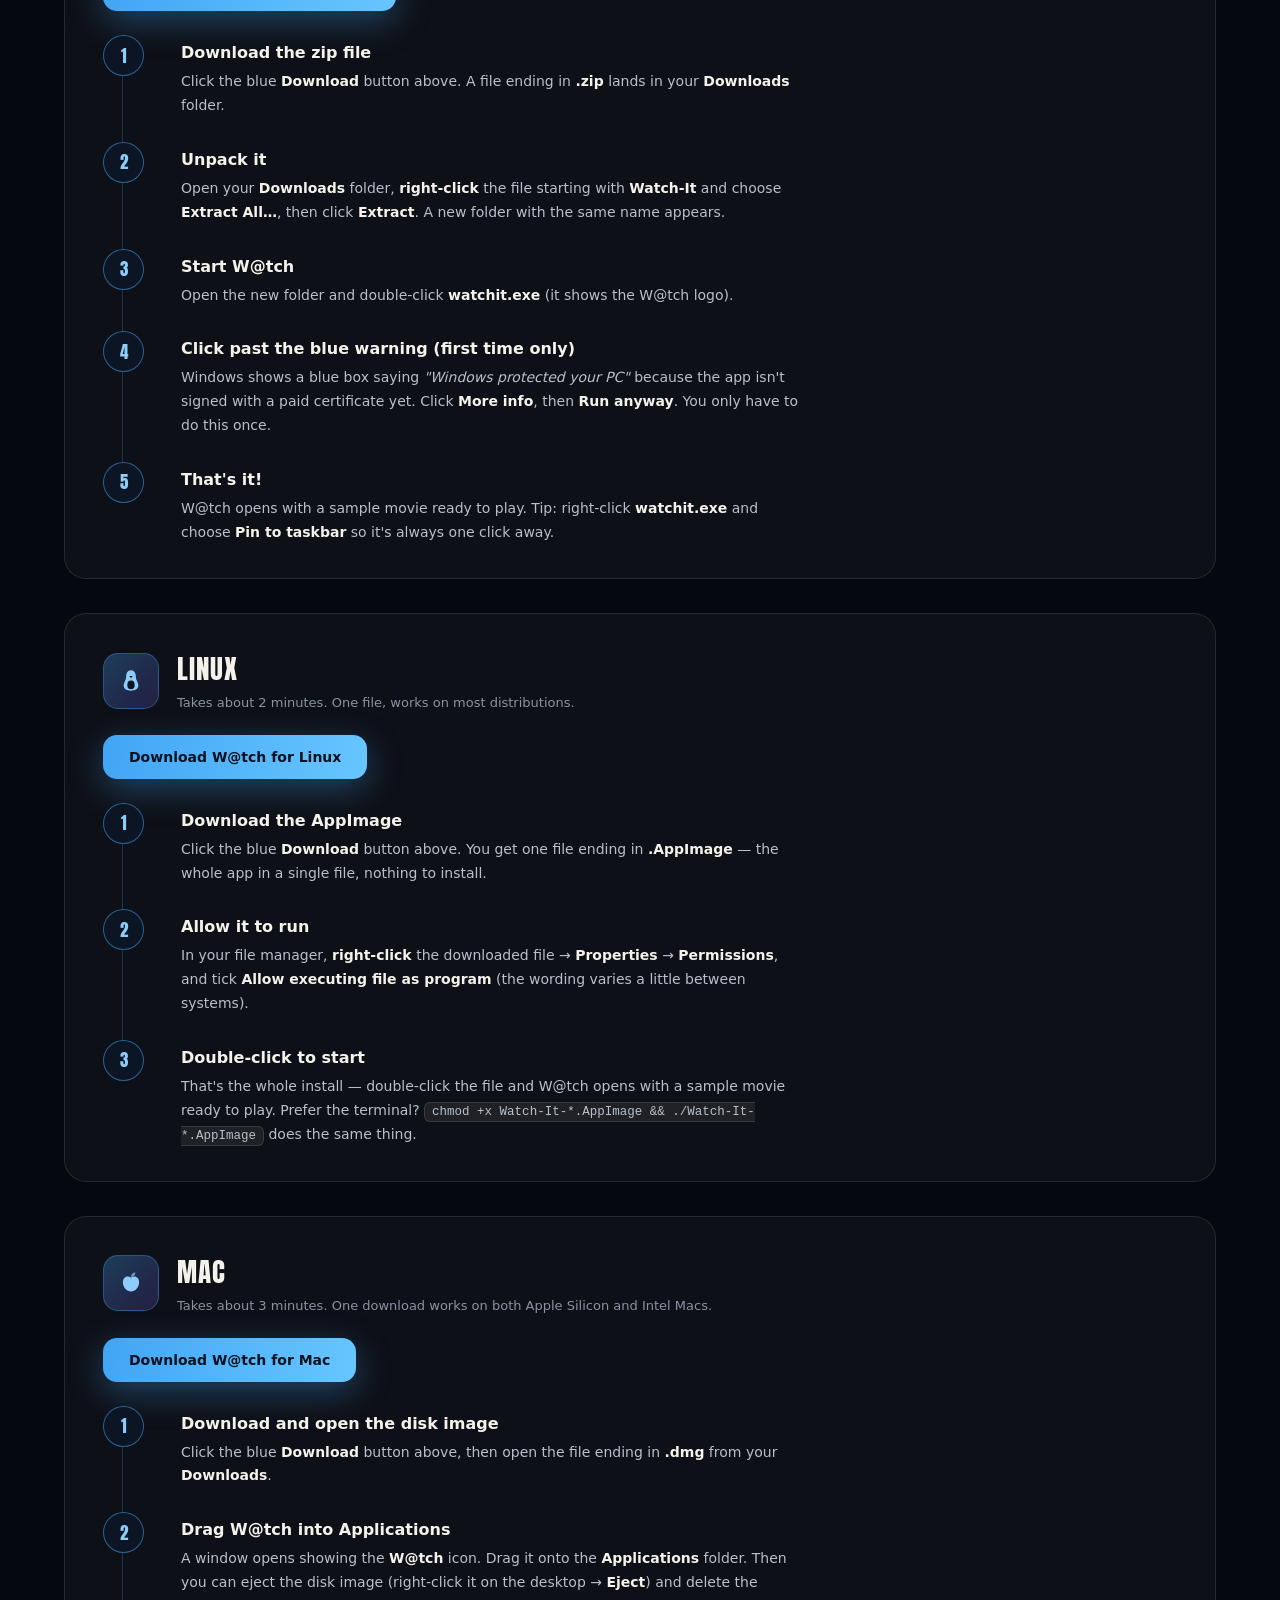
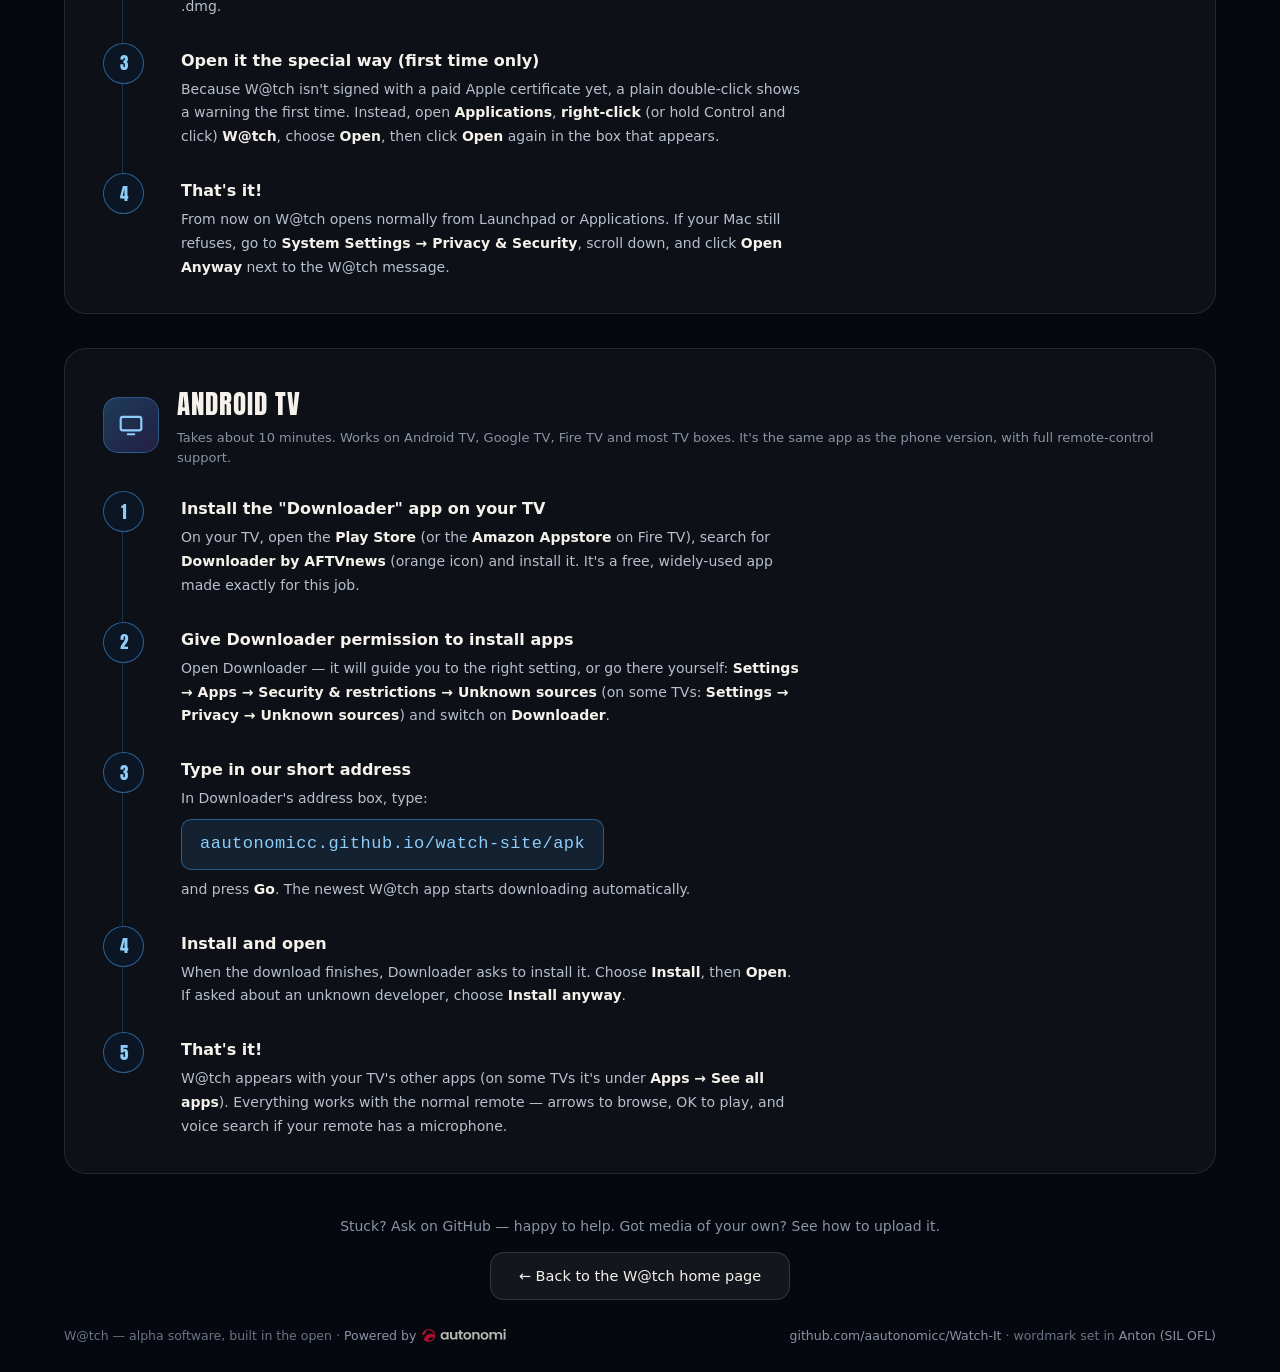
==== commit f79a25d2: "Powered by Autonomi: credit band under the home hero + footer line on every page, linking autonomi.c" ====
--- a/install.html
+++ b/install.html
@@ -195,7 +195,7 @@
 </section>
 
 <footer>
-  <div>W@tch — alpha software, built in the open</div>
+  <div>W@tch — alpha software, built in the open · <a class="footpowered" href="https://autonomi.com/" target="_blank" rel="noopener">Powered by <img src="assets/autonomi-wordmark.svg" alt="Autonomi" width="83" height="13"></a></div>
   <div><a href="https://github.com/aautonomicc/Watch-It">github.com/aautonomicc/Watch-It</a> · wordmark set in <a href="assets/fonts/Anton-OFL.txt">Anton (SIL OFL)</a></div>
 </footer>
 
--- a/style.css
+++ b/style.css
@@ -285,3 +285,28 @@
   .fc-bottom { bottom: -12px; left: 8px; }
   .stats { gap: 22px; }
 }
+
+/* Powered by Autonomi — home-page band + footer line (nominative use of the Autonomi wordmark) */
+.powered { padding: 6px 64px 10px; }
+.poweredcard {
+  display: flex; align-items: center; justify-content: center; text-align: center;
+  background: rgba(255,255,255,0.04); border: 1px solid rgba(255,255,255,0.11); border-radius: 22px;
+  padding: 34px 40px 36px; position: relative; overflow: hidden;
+}
+.poweredcard::before {
+  content: ""; position: absolute; inset: 0; pointer-events: none;
+  background: radial-gradient(520px 200px at 50% 0%, rgba(233,19,55,0.16), transparent 70%);
+}
+.poweredtext { position: relative; max-width: 640px; }
+.poweredkicker { font-size: 11.5px; letter-spacing: 2.5px; color: #8a93a3; margin-bottom: 14px; }
+.poweredlogo { display: inline-block; }
+.poweredlogo img { display: block; width: 256px; height: auto; margin: 0 auto; transition: opacity 0.15s; }
+.poweredlogo:hover img { opacity: 0.8; }
+.poweredtext p { color: #a7afbc; font-size: 14.5px; line-height: 1.6; margin-top: 18px; }
+.poweredtext p b { color: #F5F2EB; font-weight: 600; }
+.poweredcta { display: inline-block; margin-top: 20px; }
+.footpowered { display: inline-flex; align-items: center; gap: 6px; }
+.footpowered img { height: 13px; width: auto; display: inline-block; opacity: 0.75; transition: opacity 0.15s; }
+.footpowered:hover img { opacity: 1; }
+@media (max-width: 980px) { .powered { padding-left: 32px; padding-right: 32px; } }
+@media (max-width: 560px) { .powered { padding-left: 18px; padding-right: 18px; } .poweredcard { padding: 28px 20px; } .poweredlogo img { width: 200px; } }
